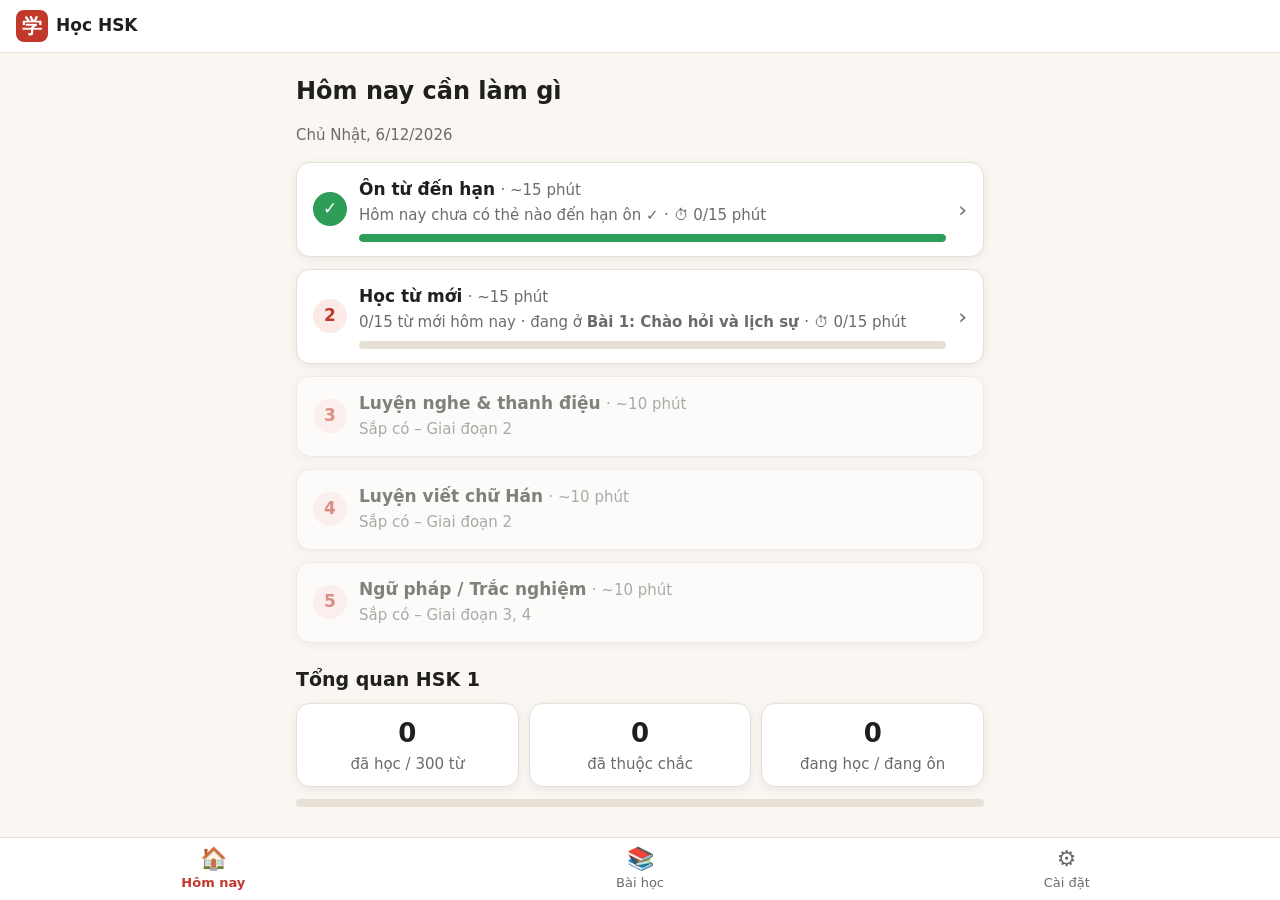
==== app/index.html @ 161c8b10 "Sao lưu trạng thái trước khi ghép giao diện và đổi tên Mayi Chinese Co-Authored-By: Claude Opus 5.5 " ====
<!doctype html>
<html lang="vi">
<head>
  <meta charset="utf-8">
  <meta name="viewport" content="width=device-width, initial-scale=1, viewport-fit=cover">
  <title>Học tiếng Trung HSK</title>
  <meta name="description" content="Tự học tiếng Trung theo HSK 3.0 – flashcard, ôn tập ngắt quãng">
  <meta name="theme-color" content="#c0392b">
  <!-- Cho phép "Thêm vào màn hình chính" trên điện thoại -->
  <link rel="manifest" href="manifest.webmanifest">
  <link rel="icon" href="icons/icon.svg" type="image/svg+xml">
  <link rel="apple-touch-icon" href="icons/icon-180.png">
  <meta name="apple-mobile-web-app-capable" content="yes">
  <meta name="apple-mobile-web-app-title" content="Học HSK">
  <link rel="stylesheet" href="css/style.css">
</head>
<body>
  <!-- Thanh trên cùng -->
  <header class="thanh-tren">
    <a href="#/" class="logo"><span class="logo-chu">学</span> Học HSK</a>
    <span id="dong-ho" class="dong-ho" hidden></span>
  </header>

  <!-- Nội dung từng màn hình được vẽ vào đây (xem js/giao-dien.js) -->
  <main id="noi-dung" class="noi-dung">
    <p class="dang-tai">Đang tải dữ liệu…</p>
  </main>

  <!-- Thanh điều hướng dưới cùng (dễ bấm trên điện thoại) -->
  <nav class="thanh-duoi">
    <a href="#/" data-muc="trang-chu"><span class="bieu-tuong">🏠</span>Hôm nay</a>
    <a href="#/bai" data-muc="bai"><span class="bieu-tuong">📚</span>Bài học</a>
    <a href="#/cai-dat" data-muc="cai-dat"><span class="bieu-tuong">⚙️</span>Cài đặt</a>
  </nav>

  <!-- Thông báo nhỏ hiện lên rồi tự ẩn -->
  <div id="thong-bao" class="thong-bao" role="status" aria-live="polite"></div>

  <!-- Nếu trình duyệt quá cũ, không chạy được module -->
  <script nomodule>
    document.getElementById('noi-dung').innerHTML =
      '<p class="loi">Trình duyệt này quá cũ. Hãy dùng Chrome, Edge hoặc Safari bản mới.</p>';
  </script>
  <script type="module" src="js/app.js"></script>
</body>
</html>
---- app/css/style.css ----
/* =========================================================
   GIAO DIỆN – Học tiếng Trung HSK
   Màu sắc khai báo một chỗ (biến CSS) để dễ đổi.
   Tự chuyển sang nền tối nếu điện thoại/máy tính đang dùng chế độ tối.
   ========================================================= */
:root {
  --nen: #faf7f2;
  --the: #ffffff;
  --chu: #1f1f1f;
  --chu-phu: #6b6b6b;
  --vien: #e6e0d6;
  --chinh: #c0392b;        /* đỏ – màu chủ đạo */
  --chinh-nhat: #fbeae8;
  --quen: #d64545;
  --kho: #e08a1e;
  --nho: #2e9d57;
  --de: #2f7fd1;
  --canh-bao: #fff4d6;
  --canh-bao-vien: #e6b800;
  --bong: 0 2px 10px rgba(0, 0, 0, .07);
  --bo-goc: 14px;
  /* Phông chữ Hán: dùng phông có sẵn trong máy, không cần tải về */
  --phong-han: "Noto Sans SC", "PingFang SC", "Microsoft YaHei", "Hiragino Sans GB", "Source Han Sans SC", sans-serif;
  --phong-khai: "KaiTi", "STKaiti", "Kaiti SC", "AR PL UKai CN", var(--phong-han);
}
@media (prefers-color-scheme: dark) {
  :root {
    --nen: #17181a;
    --the: #222428;
    --chu: #ececec;
    --chu-phu: #a3a3a3;
    --vien: #34373c;
    --chinh: #ef6b5b;
    --chinh-nhat: #3a2422;
    --canh-bao: #3a3220;
    --canh-bao-vien: #b38f00;
    --bong: 0 2px 10px rgba(0, 0, 0, .4);
  }
}

* { box-sizing: border-box; }
html { -webkit-text-size-adjust: 100%; }
body {
  margin: 0;
  background: var(--nen);
  color: var(--chu);
  font-family: system-ui, -apple-system, "Segoe UI", Roboto, Arial, sans-serif;
  font-size: 17px;
  line-height: 1.5;
  padding-bottom: calc(70px + env(safe-area-inset-bottom));
}
a { color: var(--chinh); }
button { font: inherit; }

/* Chữ Hán */
.han { font-family: var(--phong-han); }
body.kieu-khai .han { font-family: var(--phong-khai); }

/* ---------- Thanh trên ---------- */
.thanh-tren {
  position: sticky; top: 0; z-index: 10;
  display: flex; align-items: center; justify-content: space-between;
  padding: 10px 16px;
  background: var(--the);
  border-bottom: 1px solid var(--vien);
}
.logo { font-weight: 700; text-decoration: none; color: var(--chu); display: flex; align-items: center; gap: 8px; }
.logo-chu {
  display: inline-grid; place-items: center; width: 32px; height: 32px; border-radius: 8px;
  background: var(--chinh); color: #fff; font-family: var(--phong-han); font-size: 20px;
}
.dong-ho { font-size: 15px; color: var(--chu-phu); font-variant-numeric: tabular-nums; }

/* ---------- Thanh dưới ---------- */
.thanh-duoi {
  position: fixed; bottom: 0; left: 0; right: 0; z-index: 10;
  display: flex; justify-content: space-around;
  background: var(--the); border-top: 1px solid var(--vien);
  padding: 6px 0 calc(6px + env(safe-area-inset-bottom));
}
.thanh-duoi a {
  flex: 1; text-align: center; text-decoration: none; color: var(--chu-phu);
  font-size: 13px; display: flex; flex-direction: column; align-items: center; padding: 2px 0;
}
.thanh-duoi a.dang-chon { color: var(--chinh); font-weight: 600; }
.bieu-tuong { font-size: 22px; line-height: 1.2; }

/* ---------- Khung nội dung ---------- */
.noi-dung { max-width: 720px; margin: 0 auto; padding: 16px; }
h1 { font-size: 24px; margin: 4px 0 12px; }
h2 { font-size: 19px; margin: 22px 0 10px; }
.phu { color: var(--chu-phu); font-size: 15px; }
.dang-tai { text-align: center; color: var(--chu-phu); margin-top: 40px; }
.loi {
  background: var(--chinh-nhat); border: 1px solid var(--chinh); border-radius: var(--bo-goc);
  padding: 14px; white-space: pre-wrap;
}

/* ---------- Ô (card) chung ---------- */
.o {
  background: var(--the); border: 1px solid var(--vien); border-radius: var(--bo-goc);
  box-shadow: var(--bong); padding: 14px 16px; margin-bottom: 12px;
}
.o-viec { display: flex; gap: 12px; align-items: center; text-decoration: none; color: inherit; }
.o-viec .so-thu-tu {
  flex: none; width: 34px; height: 34px; border-radius: 50%; display: grid; place-items: center;
  background: var(--chinh-nhat); color: var(--chinh); font-weight: 700;
}
.o-viec.xong .so-thu-tu { background: var(--nho); color: #fff; }
.o-viec.sap-co { opacity: .55; }
.o-viec .than { flex: 1; min-width: 0; }
.o-viec .tieu-de { font-weight: 600; }
.o-viec .mui-ten { color: var(--chu-phu); font-size: 22px; }

/* Thanh tiến độ */
.tien-do { height: 8px; background: var(--vien); border-radius: 99px; overflow: hidden; margin-top: 6px; }
.tien-do > span { display: block; height: 100%; background: var(--nho); border-radius: 99px; transition: width .3s; }

.hang-so { display: flex; gap: 10px; flex-wrap: wrap; margin-bottom: 12px; }
.hang-so .o { flex: 1 1 140px; margin: 0; text-align: center; padding: 10px; }
.hang-so .so { font-size: 26px; font-weight: 700; }

/* ---------- Nút ---------- */
.nut {
  display: inline-flex; align-items: center; justify-content: center; gap: 6px;
  min-height: 48px; padding: 10px 18px; border-radius: 12px; border: 1px solid var(--vien);
  background: var(--the); color: var(--chu); cursor: pointer; text-decoration: none; font-weight: 600;
}
.nut:active { transform: scale(.98); }
.nut-chinh { background: var(--chinh); border-color: var(--chinh); color: #fff; }
.nut-rong { width: 100%; }
.nut-nho { min-height: 36px; padding: 6px 12px; font-size: 15px; }
.nut:disabled { opacity: .5; cursor: default; }
.hang-nut { display: flex; gap: 10px; flex-wrap: wrap; }
.nut-loa {
  border: none; background: var(--chinh-nhat); color: var(--chinh); border-radius: 50%;
  width: 44px; height: 44px; font-size: 20px; cursor: pointer; flex: none;
}
.nut-loa.nho { width: 34px; height: 34px; font-size: 16px; }

/* ---------- FLASHCARD ---------- */
.khung-the { display: flex; flex-direction: column; gap: 12px; }
.dau-phien { display: flex; justify-content: space-between; align-items: center; font-size: 14px; color: var(--chu-phu); }
.the-hoc {
  background: var(--the); border: 1px solid var(--vien); border-radius: 20px; box-shadow: var(--bong);
  padding: 18px; min-height: 300px; display: flex; flex-direction: column;
}
.the-hoc .mat-truoc {
  flex: 1; display: flex; flex-direction: column; align-items: center; justify-content: center; gap: 12px;
  cursor: pointer; user-select: none; min-height: 260px;
}
.chu-to { font-size: clamp(64px, 22vw, 128px); line-height: 1.1; text-align: center; word-break: keep-all; }
.chu-vua { font-size: clamp(44px, 14vw, 72px); line-height: 1.1; }
.goi-y { color: var(--chu-phu); font-size: 15px; }
.nhan { display: inline-block; font-size: 12px; padding: 2px 8px; border-radius: 99px; background: var(--chinh-nhat); color: var(--chinh); font-weight: 600; }
.nhan.xanh { background: #e3f4e9; color: var(--nho); }
@media (prefers-color-scheme: dark) { .nhan.xanh { background: #1f3527; } }

.mat-sau .dau { display: flex; gap: 14px; align-items: center; }
.mat-sau .pinyin { font-size: 26px; font-weight: 600; color: var(--chinh); }
.mat-sau .han-viet { font-size: 15px; letter-spacing: .06em; text-transform: uppercase; color: var(--chu-phu); }
.nghia { margin-top: 14px; padding-top: 12px; border-top: 1px dashed var(--vien); }
.nghia:first-of-type { border-top: none; padding-top: 4px; }
.tu-loai { font-size: 13px; font-weight: 700; color: var(--de); margin-right: 6px; }
.nghia-chu { font-size: 18px; font-weight: 600; }
.vi-du { display: flex; gap: 10px; align-items: flex-start; margin: 10px 0 0 4px; }
.vi-du .han { font-size: 21px; line-height: 1.4; }
.vi-du mark { background: none; color: var(--chinh); font-weight: 700; }
.vi-du .py { color: var(--chu-phu); font-size: 15px; }
.vi-du .dich { font-size: 15px; }
.ghi-chu { margin-top: 14px; background: var(--nen); border-radius: 10px; padding: 10px 12px; font-size: 15px; }
.ghi-chu p { margin: 4px 0; }
.ghi-chu .han, .ghi-chu { font-family: inherit; }
.can-kiem-tra {
  margin-top: 12px; background: var(--canh-bao); border: 1px solid var(--canh-bao-vien);
  border-radius: 10px; padding: 8px 12px; font-size: 14px;
}
.lien-ket-ngoai { display: inline-block; margin-top: 12px; font-size: 14px; }

/* 4 nút tự đánh giá */
.nut-danh-gia { display: grid; grid-template-columns: repeat(4, 1fr); gap: 8px; }
.nut-danh-gia button {
  border: none; border-radius: 12px; color: #fff; min-height: 60px; cursor: pointer;
  display: flex; flex-direction: column; align-items: center; justify-content: center; font-weight: 700;
}
.nut-danh-gia small { font-weight: 400; font-size: 12px; opacity: .9; }
.nut-danh-gia .quen { background: var(--quen); }
.nut-danh-gia .kho { background: var(--kho); }
.nut-danh-gia .nho { background: var(--nho); }
.nut-danh-gia .de { background: var(--de); }
.phim-tat { text-align: center; font-size: 12px; color: var(--chu-phu); }
@media (hover: none) { .phim-tat { display: none; } }

/* ---------- Danh sách bài & từ ---------- */
.dong-tu {
  display: flex; align-items: center; gap: 12px; padding: 10px 4px; border-bottom: 1px solid var(--vien);
  text-decoration: none; color: inherit;
}
.dong-tu .han { font-size: 26px; min-width: 64px; }
.dong-tu .giua { flex: 1; min-width: 0; }
.dong-tu .py { color: var(--chinh); font-size: 15px; }
.dong-tu .ng { font-size: 15px; color: var(--chu-phu); white-space: nowrap; overflow: hidden; text-overflow: ellipsis; }
.cham { width: 10px; height: 10px; border-radius: 50%; background: var(--vien); flex: none; }
.cham.dang-hoc { background: var(--kho); }
.cham.da-thuoc { background: var(--nho); }
.cham.dang-on { background: var(--de); }
.chu-thich-cham { display: flex; gap: 14px; flex-wrap: wrap; font-size: 13px; color: var(--chu-phu); margin: 8px 0; }
.chu-thich-cham span { display: inline-flex; align-items: center; gap: 5px; }

.o-tim { width: 100%; padding: 12px 14px; border-radius: 12px; border: 1px solid var(--vien); background: var(--the); color: var(--chu); font-size: 16px; }

/* ---------- Cài đặt ---------- */
.dong-cai-dat { display: flex; align-items: center; justify-content: space-between; gap: 12px; padding: 10px 0; border-bottom: 1px solid var(--vien); }
.dong-cai-dat:last-child { border-bottom: none; }
.dong-cai-dat label { flex: 1; }
.dong-cai-dat input[type=number] { width: 80px; padding: 8px; font-size: 16px; border-radius: 8px; border: 1px solid var(--vien); background: var(--the); color: var(--chu); }
.dong-cai-dat select { max-width: 55%; padding: 8px; font-size: 15px; border-radius: 8px; border: 1px solid var(--vien); background: var(--the); color: var(--chu); }
input[type=checkbox] { width: 22px; height: 22px; accent-color: var(--chinh); }
input[type=range] { accent-color: var(--chinh); }

/* ---------- Thông báo ---------- */
.thong-bao {
  position: fixed; left: 50%; bottom: calc(84px + env(safe-area-inset-bottom)); transform: translateX(-50%) translateY(20px);
  background: #333; color: #fff; padding: 10px 16px; border-radius: 10px; font-size: 15px;
  opacity: 0; pointer-events: none; transition: .25s; max-width: 90vw; z-index: 20;
}
.thong-bao.hien { opacity: 1; transform: translateX(-50%) translateY(0); }

.chuc-mung { text-align: center; padding: 30px 10px; }
.chuc-mung .lon { font-size: 54px; }
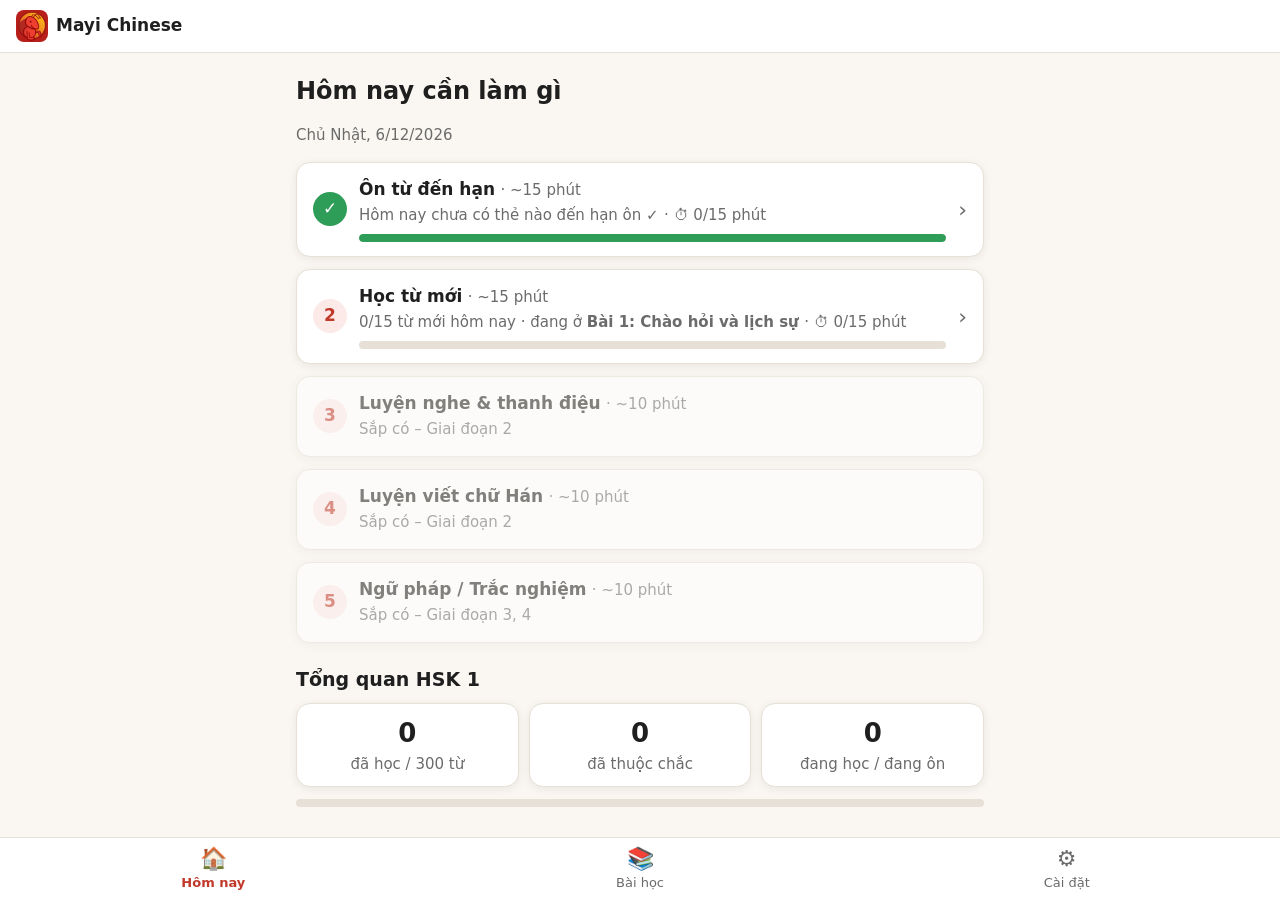
==== commit b2421ae4: "Mốc 1: đổi tên thành Mayi Chinese, icon mới từ logo chú kiến - Icon favicon/180/192/512/maskable cắt" ====
--- a/app/index.html
+++ b/app/index.html
@@ -3,21 +3,23 @@
 <head>
   <meta charset="utf-8">
   <meta name="viewport" content="width=device-width, initial-scale=1, viewport-fit=cover">
-  <title>Học tiếng Trung HSK</title>
-  <meta name="description" content="Tự học tiếng Trung theo HSK 3.0 – flashcard, ôn tập ngắt quãng">
-  <meta name="theme-color" content="#c0392b">
+  <title>Mayi Chinese</title>
+  <meta name="description" content="Mayi Chinese – tự học tiếng Trung theo HSK 3.0: flashcard, ôn tập ngắt quãng">
+  <meta name="theme-color" content="#b81f1a">
   <!-- Cho phép "Thêm vào màn hình chính" trên điện thoại -->
   <link rel="manifest" href="manifest.webmanifest">
-  <link rel="icon" href="icons/icon.svg" type="image/svg+xml">
+  <link rel="icon" href="icons/favicon.ico" sizes="16x16 32x32 48x48">
+  <link rel="icon" href="icons/favicon-32.png" type="image/png" sizes="32x32">
   <link rel="apple-touch-icon" href="icons/icon-180.png">
   <meta name="apple-mobile-web-app-capable" content="yes">
-  <meta name="apple-mobile-web-app-title" content="Học HSK">
+  <meta name="mobile-web-app-capable" content="yes">
+  <meta name="apple-mobile-web-app-title" content="Mayi">
   <link rel="stylesheet" href="css/style.css">
 </head>
 <body>
   <!-- Thanh trên cùng -->
   <header class="thanh-tren">
-    <a href="#/" class="logo"><span class="logo-chu">学</span> Học HSK</a>
+    <a href="#/" class="logo"><img class="logo-anh" src="icons/icon-192.png" alt="" width="32" height="32"> Mayi Chinese</a>
     <span id="dong-ho" class="dong-ho" hidden></span>
   </header>
 
--- a/app/css/style.css
+++ b/app/css/style.css
@@ -65,10 +65,7 @@
   border-bottom: 1px solid var(--vien);
 }
 .logo { font-weight: 700; text-decoration: none; color: var(--chu); display: flex; align-items: center; gap: 8px; }
-.logo-chu {
-  display: inline-grid; place-items: center; width: 32px; height: 32px; border-radius: 8px;
-  background: var(--chinh); color: #fff; font-family: var(--phong-han); font-size: 20px;
-}
+.logo-anh { width: 32px; height: 32px; border-radius: 8px; }
 .dong-ho { font-size: 15px; color: var(--chu-phu); font-variant-numeric: tabular-nums; }
 
 /* ---------- Thanh dưới ---------- */
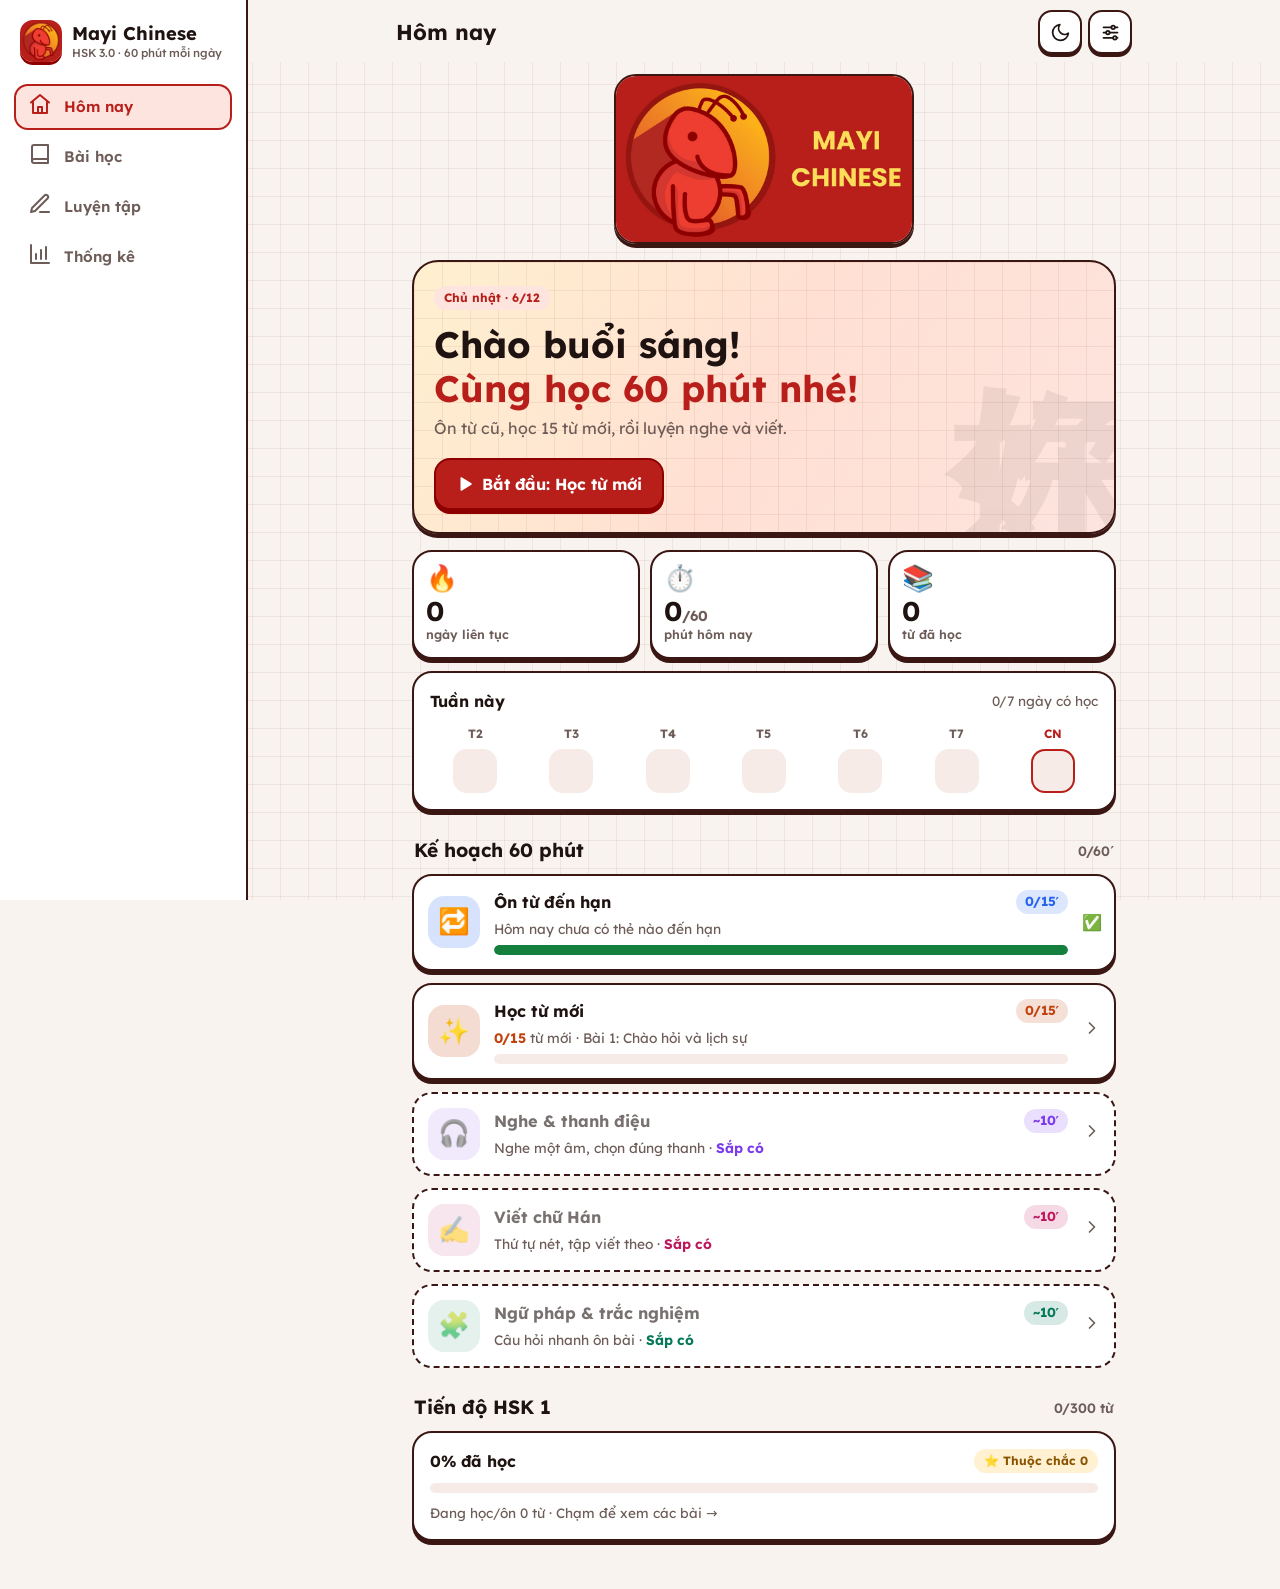
==== commit c427269c: "Mốc 2: ghép giao diện demo vào app chính - Giao diện mới: nền ô ly, thẻ nổi khối, màu theo logo, sán" ====
--- a/app/index.html
+++ b/app/index.html
@@ -1,5 +1,5 @@
 <!doctype html>
-<html lang="vi">
+<html lang="vi" data-giao-dien="sang">
 <head>
   <meta charset="utf-8">
   <meta name="viewport" content="width=device-width, initial-scale=1, viewport-fit=cover">
@@ -14,29 +14,68 @@
   <meta name="apple-mobile-web-app-capable" content="yes">
   <meta name="mobile-web-app-capable" content="yes">
   <meta name="apple-mobile-web-app-title" content="Mayi">
+
+  <!-- Phông chữ (cần mạng lần đầu; sau đó app tự lưu lại để dùng offline).
+       Lexend: chữ giao diện · Noto Sans: pinyin (dấu thanh rõ).
+       Chữ Hán dùng phông có sẵn trong máy. -->
+  <link rel="preconnect" href="https://fonts.googleapis.com">
+  <link rel="preconnect" href="https://fonts.gstatic.com" crossorigin>
+  <link rel="stylesheet" crossorigin="anonymous"
+        href="https://fonts.googleapis.com/css2?family=Lexend:wght@400;500;600;700&family=Noto+Sans:wght@500;600;700&display=swap">
+
   <link rel="stylesheet" href="css/style.css">
+  <link rel="stylesheet" href="css/man-hinh.css">
+
+  <!-- Đặt sáng/tối ngay từ đầu để trang không bị "nháy" màu khi mở.
+       Chỉ ĐỌC cài đặt trong tiến độ đã lưu, không ghi gì. -->
+  <script>
+    (function () {
+      var cheDo = 'tu-dong';
+      try {
+        var tienDo = JSON.parse(localStorage.getItem('hoc-hsk-tien-do') || '{}');
+        if (tienDo.caiDat && tienDo.caiDat.cheDo) cheDo = tienDo.caiDat.cheDo;
+      } catch (e) { /* không đọc được thì dùng mặc định */ }
+      var toi = cheDo === 'toi' ||
+        (cheDo !== 'sang' && window.matchMedia && window.matchMedia('(prefers-color-scheme: dark)').matches);
+      document.documentElement.dataset.giaoDien = toi ? 'toi' : 'sang';
+    })();
+  </script>
 </head>
 <body>
-  <!-- Thanh trên cùng -->
-  <header class="thanh-tren">
-    <a href="#/" class="logo"><img class="logo-anh" src="icons/icon-192.png" alt="" width="32" height="32"> Mayi Chinese</a>
-    <span id="dong-ho" class="dong-ho" hidden></span>
-  </header>
 
-  <!-- Nội dung từng màn hình được vẽ vào đây (xem js/giao-dien.js) -->
-  <main id="noi-dung" class="noi-dung">
-    <p class="dang-tai">Đang tải dữ liệu…</p>
-  </main>
-
-  <!-- Thanh điều hướng dưới cùng (dễ bấm trên điện thoại) -->
-  <nav class="thanh-duoi">
-    <a href="#/" data-muc="trang-chu"><span class="bieu-tuong">🏠</span>Hôm nay</a>
-    <a href="#/bai" data-muc="bai"><span class="bieu-tuong">📚</span>Bài học</a>
-    <a href="#/cai-dat" data-muc="cai-dat"><span class="bieu-tuong">⚙️</span>Cài đặt</a>
+  <!-- Thanh điều hướng: dưới đáy trên điện thoại, cột bên trái trên máy tính -->
+  <nav class="dieu-huong" aria-label="Điều hướng chính">
+    <a class="thuong-hieu" href="#/" aria-label="Trang chủ Mayi Chinese">
+      <img class="logo-anh" src="icons/icon-192.png" alt="" width="42" height="42">
+      <span class="ten-app">Mayi Chinese<small>HSK 3.0 · 60 phút mỗi ngày</small></span>
+    </a>
+    <a href="#/" data-muc="trang-chu"><span data-bt="nha"></span><span>Hôm nay</span></a>
+    <a href="#/bai" data-muc="bai"><span data-bt="sach"></span><span>Bài học</span></a>
+    <a href="#/luyen-tap" data-muc="luyen-tap"><span data-bt="but"></span><span>Luyện tập</span></a>
+    <a href="#/thong-ke" data-muc="thong-ke"><span data-bt="bieu-do"></span><span>Thống kê</span></a>
   </nav>
 
+  <div class="vung-chinh">
+    <!-- Thanh trên cùng: logo + tên màn hình + đồng hồ + nút sáng/tối, cài đặt -->
+    <header class="thanh-tren">
+      <button id="nut-quay-lai" class="nut-bieu-tuong an" aria-label="Quay lại"></button>
+      <a class="logo-nho" href="#/" aria-label="Trang chủ"><img src="icons/icon-192.png" alt="" width="36" height="36"></a>
+      <h1 id="tieu-de-man-hinh">Mayi Chinese</h1>
+      <span id="dong-ho" class="dong-ho" hidden></span>
+      <div class="nhom-nut-tren">
+        <button id="nut-sang-toi" class="nut-bieu-tuong" aria-label="Đổi sáng/tối" title="Đổi sáng/tối"></button>
+        <a id="nut-cai-dat" class="nut-bieu-tuong" href="#/cai-dat" aria-label="Cài đặt" title="Cài đặt"></a>
+      </div>
+    </header>
+
+    <!-- Nội dung từng màn hình được vẽ vào đây (xem js/app.js) -->
+    <main id="noi-dung" tabindex="-1">
+      <div class="dang-tai">Đang tải dữ liệu…</div>
+    </main>
+  </div>
+
   <!-- Thông báo nhỏ hiện lên rồi tự ẩn -->
-  <div id="thong-bao" class="thong-bao" role="status" aria-live="polite"></div>
+  <div id="thong-bao" role="status" aria-live="polite"></div>
 
   <!-- Nếu trình duyệt quá cũ, không chạy được module -->
   <script nomodule>
--- a/app/css/style.css
+++ b/app/css/style.css
@@ -1,227 +1,357 @@
 /* =========================================================
-   GIAO DIỆN – Học tiếng Trung HSK
-   Màu sắc khai báo một chỗ (biến CSS) để dễ đổi.
-   Tự chuyển sang nền tối nếu điện thoại/máy tính đang dùng chế độ tối.
+   GIAO DIỆN CHUNG – Mayi Chinese
+   - Màu lấy theo logo: đỏ nền #b81f1a, đỏ sẫm viền #8e0000,
+     cam vòng tròn #f8a41d, vàng chữ #ffdd58.
+   - Phong cách: nền giấy ô ly, thẻ viền đậm "nổi khối", nút bấm lún xuống.
+   - Có giao diện SÁNG và TỐI (chọn trong Cài đặt: Theo máy / Sáng / Tối).
+     Thẻ <html> mang thuộc tính data-giao-dien="sang" hoặc "toi".
+   Kiểu riêng của từng màn hình nằm ở man-hinh.css.
    ========================================================= */
+
+/* ---------- 1. Màu – giao diện SÁNG ---------- */
+:root,
+:root[data-giao-dien="sang"] {
+  color-scheme: light;
+  --nen: #f8f3ef;
+  --hoa-van: linear-gradient(rgba(120, 30, 20, .07) 1px, transparent 1px) 0 0 / 28px 28px,
+             linear-gradient(90deg, rgba(120, 30, 20, .07) 1px, transparent 1px) 0 0 / 28px 28px;
+  --be-mat: #ffffff;          /* nền thẻ */
+  --be-mat-2: #f6ebe6;        /* nền phụ, thanh tiến độ trống */
+  --vien-the: #3b1714;        /* viền thẻ đậm (nâu đỏ sẫm) */
+  --vien-nhat: #eadcd6;       /* viền mảnh */
+  --khoi: #3b1714;            /* "cạnh nổi khối" dưới thẻ/nút */
+  --chu: #1f1311;
+  --chu-phu: #6d5c57;
+  --chinh: #b81f1a;           /* NỀN nút chính: đỏ logo (chữ trắng trên nền này dễ đọc) */
+  --canh-chinh: #8e0000;      /* cạnh dưới nút chính: đỏ sẫm viền logo */
+  --tren-chinh: #ffffff;      /* chữ trên nút chính */
+  --chinh-chu: #b81f1a;       /* CHỮ/đường dẫn màu chủ đạo */
+  --chinh-nhat: #fde4df;      /* nền nhạt màu chủ đạo */
+  --vang: #f8a41d;            /* cam/vàng logo – điểm nhấn */
+  --vang-nhat: #fff1d1;
+  --vang-chu: #8a5300;        /* chữ trên nền vàng nhạt */
+  --hero: var(--hoa-van), linear-gradient(120deg, #fff0cf 0%, #ffe0d3 50%, #fde4df 100%);
+  --lop-phu: rgba(40, 10, 8, .5);
+  --canh-bao: #fff4d6;
+  --canh-bao-vien: #d9a400;
+  --xong: #15803d;
+}
+
+/* ---------- 2. Màu – giao diện TỐI ---------- */
+:root[data-giao-dien="toi"] {
+  color-scheme: dark;
+  --nen: #141010;
+  --hoa-van: linear-gradient(rgba(255, 255, 255, .045) 1px, transparent 1px) 0 0 / 28px 28px,
+             linear-gradient(90deg, rgba(255, 255, 255, .045) 1px, transparent 1px) 0 0 / 28px 28px;
+  --be-mat: #1e1918;
+  --be-mat-2: #2c2422;
+  --vien-the: #4a3633;
+  --vien-nhat: #2f2725;
+  --khoi: #4a3633;
+  --chu: #f6f0ee;
+  --chu-phu: #b5a8a4;
+  --chinh: #c8291f;           /* đỏ logo sáng hơn một chút để nổi trên nền tối */
+  --canh-chinh: #7a0a05;
+  --tren-chinh: #ffffff;
+  --chinh-chu: #ff7b68;       /* đỏ san hô sáng – chữ đỏ đậm khó đọc trên nền tối */
+  --chinh-nhat: rgba(232, 62, 51, .16);
+  --vang: #f8a41d;
+  --vang-nhat: rgba(248, 164, 29, .16);
+  --vang-chu: #ffd36b;
+  --hero: radial-gradient(520px 260px at 90% 0%, rgba(248, 164, 29, .22), transparent 70%), var(--hoa-van),
+          linear-gradient(120deg, #4a1512 0%, #351210 50%, #221a19 100%);
+  --lop-phu: rgba(0, 0, 0, .6);
+  --canh-bao: #3a3020;
+  --canh-bao-vien: #a07c00;
+  --xong: #4ade80;
+}
+
+/* ---------- 3. Màu DẤU THANH ----------
+   Thanh 1 đỏ · Thanh 2 cam · Thanh 3 xanh lá · Thanh 4 xanh dương · Thanh nhẹ xám */
 :root {
-  --nen: #faf7f2;
-  --the: #ffffff;
-  --chu: #1f1f1f;
-  --chu-phu: #6b6b6b;
-  --vien: #e6e0d6;
-  --chinh: #c0392b;        /* đỏ – màu chủ đạo */
-  --chinh-nhat: #fbeae8;
-  --quen: #d64545;
-  --kho: #e08a1e;
-  --nho: #2e9d57;
-  --de: #2f7fd1;
-  --canh-bao: #fff4d6;
-  --canh-bao-vien: #e6b800;
-  --bong: 0 2px 10px rgba(0, 0, 0, .07);
-  --bo-goc: 14px;
-  /* Phông chữ Hán: dùng phông có sẵn trong máy, không cần tải về */
-  --phong-han: "Noto Sans SC", "PingFang SC", "Microsoft YaHei", "Hiragino Sans GB", "Source Han Sans SC", sans-serif;
-  --phong-khai: "KaiTi", "STKaiti", "Kaiti SC", "AR PL UKai CN", var(--phong-han);
-}
-@media (prefers-color-scheme: dark) {
-  :root {
-    --nen: #17181a;
-    --the: #222428;
-    --chu: #ececec;
-    --chu-phu: #a3a3a3;
-    --vien: #34373c;
-    --chinh: #ef6b5b;
-    --chinh-nhat: #3a2422;
-    --canh-bao: #3a3220;
-    --canh-bao-vien: #b38f00;
-    --bong: 0 2px 10px rgba(0, 0, 0, .4);
-  }
-}
-
-* { box-sizing: border-box; }
+  --thanh-1: #d42020;
+  --thanh-2: #d4560b;
+  --thanh-3: #22863f;
+  --thanh-4: #1a6fc2;
+  --thanh-0: #7a828a;
+}
+:root[data-giao-dien="toi"] {
+  --thanh-1: #ff6b6b;
+  --thanh-2: #ffa94d;
+  --thanh-3: #51cf66;
+  --thanh-4: #4dabf7;
+  --thanh-0: #adb5bd;
+}
+.t1 { color: var(--thanh-1); }
+.t2 { color: var(--thanh-2); }
+.t3 { color: var(--thanh-3); }
+.t4 { color: var(--thanh-4); }
+.t0 { color: var(--thanh-0); }
+
+/* ---------- 4. Màu riêng 5 phần học (trang chủ, luyện tập) ---------- */
+.phan-on      { --mau: #2563eb; }
+.phan-moi     { --mau: #c2410c; }
+.phan-nghe    { --mau: #7c3aed; }
+.phan-viet    { --mau: #be185d; }
+.phan-nguPhap { --mau: #047857; }
+:root[data-giao-dien="toi"] .phan-on      { --mau: #60a5fa; }
+:root[data-giao-dien="toi"] .phan-moi     { --mau: #fbbf24; }
+:root[data-giao-dien="toi"] .phan-nghe    { --mau: #a78bfa; }
+:root[data-giao-dien="toi"] .phan-viet    { --mau: #f472b6; }
+:root[data-giao-dien="toi"] .phan-nguPhap { --mau: #34d399; }
+
+/* ---------- 5. Phông chữ & nền tảng ---------- */
+:root {
+  --font-tieu-de: "Lexend", system-ui, "Segoe UI", sans-serif;
+  --font-than: "Lexend", system-ui, "Segoe UI", Roboto, sans-serif;
+  --font-pinyin: "Noto Sans", "Segoe UI", Roboto, sans-serif;
+  /* Chữ Hán: dùng phông có sẵn trong máy (không cần mạng) */
+  --font-han: "Noto Sans SC", "PingFang SC", "Microsoft YaHei", "Hiragino Sans GB", "Source Han Sans SC", sans-serif;
+  --font-khai: "KaiTi", "STKaiti", "Kaiti SC", "AR PL UKai CN", var(--font-han);
+  --vien-rong: 2px;
+  --bong-the: 0 4px 0 var(--khoi);
+  --bo-goc: 20px;
+  --cao-dieu-huong: 68px;
+  --rong-toi-da: 760px;
+  --rong-thanh-ben: 248px;
+}
+.han    { font-family: var(--font-han); }
+body.kieu-khai .han { font-family: var(--font-khai); }
+.pinyin { font-family: var(--font-pinyin); font-weight: 600; }
+
+*, *::before, *::after { box-sizing: border-box; }
 html { -webkit-text-size-adjust: 100%; }
 body {
-  margin: 0;
-  background: var(--nen);
+  margin: 0; min-height: 100vh;
+  background: var(--hoa-van), var(--nen);
+  background-attachment: fixed;
   color: var(--chu);
-  font-family: system-ui, -apple-system, "Segoe UI", Roboto, Arial, sans-serif;
-  font-size: 17px;
-  line-height: 1.5;
-  padding-bottom: calc(70px + env(safe-area-inset-bottom));
-}
-a { color: var(--chinh); }
-button { font: inherit; }
-
-/* Chữ Hán */
-.han { font-family: var(--phong-han); }
-body.kieu-khai .han { font-family: var(--phong-khai); }
-
-/* ---------- Thanh trên ---------- */
+  font-family: var(--font-than);
+  font-size: 16px; line-height: 1.5; font-weight: 400;
+  -webkit-tap-highlight-color: transparent;
+}
+h1, h2, h3 { font-family: var(--font-tieu-de); font-weight: 700; line-height: 1.2; }
+button, input, select { font: inherit; color: inherit; }
+a { color: var(--chinh-chu); }
+b, strong { font-weight: 700; }
+[hidden], .an { display: none !important; }
+:focus-visible { outline: 3px solid var(--chinh-chu); outline-offset: 2px; }
+.bt { width: 24px; height: 24px; flex: none; }
+.chu-phu { color: var(--chu-phu); }
+.nho { font-size: .85rem; }
+.emoji { font-family: "Segoe UI Emoji", "Apple Color Emoji", "Noto Color Emoji", sans-serif; line-height: 1; }
+.loi {
+  background: var(--chinh-nhat); border: var(--vien-rong) solid var(--chinh-chu); border-radius: 16px;
+  padding: 14px; white-space: pre-wrap;
+}
+
+/* ---------- 6. Thanh điều hướng ----------
+   Điện thoại: thanh dưới đáy. Máy tính (rộng ≥ 960px): cột bên trái. */
+.dieu-huong {
+  position: fixed; left: 0; right: 0; bottom: 0; z-index: 30;
+  display: flex; justify-content: center;
+  padding: 6px 6px calc(6px + env(safe-area-inset-bottom));
+  background: var(--be-mat);
+  border-top: var(--vien-rong) solid var(--vien-the);
+}
+.dieu-huong a {
+  flex: 1; max-width: 120px; min-height: 56px;
+  display: flex; flex-direction: column; align-items: center; justify-content: center; gap: 3px;
+  border-radius: 14px;
+  color: var(--chu-phu); text-decoration: none;
+  font-size: .72rem; font-weight: 600;
+}
+.dieu-huong a.dang-chon { color: var(--chinh-chu); background: var(--chinh-nhat); }
+.dieu-huong .thuong-hieu { display: none; }
+body.dang-hoc .dieu-huong { display: none; }
+
+.logo-anh { width: 42px; height: 42px; flex: none; border-radius: 13px; box-shadow: 0 3px 0 var(--canh-chinh); }
+.ten-app { display: flex; flex-direction: column; line-height: 1.15; font: 700 1.15rem var(--font-tieu-de); color: var(--chu); }
+.ten-app small { font: 500 .72rem var(--font-than); color: var(--chu-phu); }
+
+@media (min-width: 960px) {
+  .dieu-huong {
+    top: 0; right: auto; width: var(--rong-thanh-ben);
+    flex-direction: column; justify-content: flex-start; gap: 4px;
+    padding: 20px 14px;
+    border-top: 0; border-right: var(--vien-rong) solid var(--vien-the);
+  }
+  .dieu-huong .thuong-hieu {
+    display: flex; flex: none; flex-direction: row; justify-content: flex-start; gap: 10px;
+    max-width: none; min-height: auto; margin-bottom: 18px; padding: 0 6px;
+  }
+  .dieu-huong a:not(.thuong-hieu) {
+    flex: none; max-width: none; min-height: 46px;
+    flex-direction: row; justify-content: flex-start; gap: 12px;
+    padding: 0 14px; font-size: .95rem;
+  }
+  .dieu-huong a.dang-chon { box-shadow: inset 0 0 0 var(--vien-rong) var(--chinh-chu); }
+  body.dang-hoc .dieu-huong { display: flex; }
+  .vung-chinh { margin-left: var(--rong-thanh-ben); }
+}
+
+/* ---------- 7. Thanh trên cùng ---------- */
 .thanh-tren {
-  position: sticky; top: 0; z-index: 10;
-  display: flex; align-items: center; justify-content: space-between;
-  padding: 10px 16px;
-  background: var(--the);
-  border-bottom: 1px solid var(--vien);
-}
-.logo { font-weight: 700; text-decoration: none; color: var(--chu); display: flex; align-items: center; gap: 8px; }
-.logo-anh { width: 32px; height: 32px; border-radius: 8px; }
-.dong-ho { font-size: 15px; color: var(--chu-phu); font-variant-numeric: tabular-nums; }
-
-/* ---------- Thanh dưới ---------- */
-.thanh-duoi {
-  position: fixed; bottom: 0; left: 0; right: 0; z-index: 10;
-  display: flex; justify-content: space-around;
-  background: var(--the); border-top: 1px solid var(--vien);
-  padding: 6px 0 calc(6px + env(safe-area-inset-bottom));
-}
-.thanh-duoi a {
-  flex: 1; text-align: center; text-decoration: none; color: var(--chu-phu);
-  font-size: 13px; display: flex; flex-direction: column; align-items: center; padding: 2px 0;
-}
-.thanh-duoi a.dang-chon { color: var(--chinh); font-weight: 600; }
-.bieu-tuong { font-size: 22px; line-height: 1.2; }
-
-/* ---------- Khung nội dung ---------- */
-.noi-dung { max-width: 720px; margin: 0 auto; padding: 16px; }
-h1 { font-size: 24px; margin: 4px 0 12px; }
-h2 { font-size: 19px; margin: 22px 0 10px; }
-.phu { color: var(--chu-phu); font-size: 15px; }
-.dang-tai { text-align: center; color: var(--chu-phu); margin-top: 40px; }
-.loi {
-  background: var(--chinh-nhat); border: 1px solid var(--chinh); border-radius: var(--bo-goc);
-  padding: 14px; white-space: pre-wrap;
-}
-
-/* ---------- Ô (card) chung ---------- */
-.o {
-  background: var(--the); border: 1px solid var(--vien); border-radius: var(--bo-goc);
-  box-shadow: var(--bong); padding: 14px 16px; margin-bottom: 12px;
-}
-.o-viec { display: flex; gap: 12px; align-items: center; text-decoration: none; color: inherit; }
-.o-viec .so-thu-tu {
-  flex: none; width: 34px; height: 34px; border-radius: 50%; display: grid; place-items: center;
-  background: var(--chinh-nhat); color: var(--chinh); font-weight: 700;
-}
-.o-viec.xong .so-thu-tu { background: var(--nho); color: #fff; }
-.o-viec.sap-co { opacity: .55; }
-.o-viec .than { flex: 1; min-width: 0; }
-.o-viec .tieu-de { font-weight: 600; }
-.o-viec .mui-ten { color: var(--chu-phu); font-size: 22px; }
-
-/* Thanh tiến độ */
-.tien-do { height: 8px; background: var(--vien); border-radius: 99px; overflow: hidden; margin-top: 6px; }
-.tien-do > span { display: block; height: 100%; background: var(--nho); border-radius: 99px; transition: width .3s; }
-
-.hang-so { display: flex; gap: 10px; flex-wrap: wrap; margin-bottom: 12px; }
-.hang-so .o { flex: 1 1 140px; margin: 0; text-align: center; padding: 10px; }
-.hang-so .so { font-size: 26px; font-weight: 700; }
-
-/* ---------- Nút ---------- */
+  position: sticky; top: 0; z-index: 20;
+  display: flex; align-items: center; gap: 8px;
+  /* nội dung căn giữa theo cùng bề rộng với phần thân trang */
+  padding: calc(10px + env(safe-area-inset-top)) max(12px, calc((100% - var(--rong-toi-da)) / 2 + 12px)) 8px;
+  background: color-mix(in srgb, var(--nen) 88%, transparent);
+  backdrop-filter: blur(12px); -webkit-backdrop-filter: blur(12px);
+}
+.thanh-tren h1 { flex: 1; margin: 0; font-size: 1.35rem; white-space: nowrap; overflow: hidden; text-overflow: ellipsis; }
+.thanh-tren .logo-nho { display: flex; flex: none; }
+.thanh-tren .logo-nho img { width: 36px; height: 36px; border-radius: 11px; }
+/* Máy tính: logo đã có ở cột trái nên ẩn logo nhỏ trên thanh trên cùng */
+@media (min-width: 960px) { .thanh-tren .logo-nho { display: none; } }
+/* Điện thoại, đang học thẻ: ẩn nút sáng/tối + cài đặt để tiêu đề và đồng hồ đủ chỗ */
+@media (max-width: 959px) { body.dang-hoc .nhom-nut-tren { display: none; } }
+.nhom-nut-tren { display: flex; gap: 6px; }
+.nut-bieu-tuong {
+  position: relative;
+  width: 44px; height: 44px; flex: none;
+  display: inline-grid; place-items: center;
+  border: var(--vien-rong) solid var(--vien-the); border-radius: 14px;
+  background: var(--be-mat); cursor: pointer; color: var(--chu);
+  box-shadow: 0 3px 0 var(--khoi);
+  transition: transform .08s, box-shadow .08s;
+}
+.nut-bieu-tuong:active { transform: translateY(2px); box-shadow: 0 1px 0 var(--khoi); }
+.nut-bieu-tuong .bt { width: 21px; height: 21px; }
+.dong-ho {
+  flex: none; padding: 4px 10px; border-radius: 99px;
+  background: var(--be-mat-2); color: var(--chu-phu);
+  font-size: .85rem; font-weight: 600; font-variant-numeric: tabular-nums;
+}
+
+/* ---------- 8. Vùng nội dung ---------- */
+main {
+  max-width: var(--rong-toi-da); margin: 0 auto;
+  padding: 6px 16px calc(var(--cao-dieu-huong) + 32px + env(safe-area-inset-bottom));
+  outline: none;
+}
+@media (min-width: 960px) { main { padding: 10px 28px 48px; } }
+body.dang-hoc main { padding-bottom: calc(24px + env(safe-area-inset-bottom)); }
+.dang-tai { padding: 48px 0; text-align: center; color: var(--chu-phu); }
+
+/* ---------- 9. Thẻ (khung nội dung) ---------- */
+.khung {
+  background: var(--be-mat);
+  border: var(--vien-rong) solid var(--vien-the);
+  border-radius: var(--bo-goc);
+  box-shadow: var(--bong-the);
+  padding: 16px;
+}
+.tieu-de-muc {
+  display: flex; align-items: center; justify-content: space-between; gap: 8px;
+  margin: 28px 2px 12px;
+  font-size: 1.2rem;
+}
+.tieu-de-muc small { font: 600 .85rem var(--font-than); color: var(--chu-phu); }
+
+/* ---------- 10. Nút bấm "nổi khối" (bấm vào thì lún xuống) ---------- */
 .nut {
-  display: inline-flex; align-items: center; justify-content: center; gap: 6px;
-  min-height: 48px; padding: 10px 18px; border-radius: 12px; border: 1px solid var(--vien);
-  background: var(--the); color: var(--chu); cursor: pointer; text-decoration: none; font-weight: 600;
-}
-.nut:active { transform: scale(.98); }
-.nut-chinh { background: var(--chinh); border-color: var(--chinh); color: #fff; }
+  display: inline-flex; align-items: center; justify-content: center; gap: 8px;
+  min-height: 52px; padding: 0 20px;
+  border: var(--vien-rong) solid var(--vien-the); border-radius: 16px;
+  background: var(--be-mat); color: var(--chu);
+  box-shadow: 0 4px 0 var(--khoi);
+  font: 700 1rem var(--font-than); text-decoration: none; text-align: center;
+  cursor: pointer; user-select: none;
+  transition: transform .08s, box-shadow .08s, filter .15s;
+}
+.nut:hover { filter: brightness(1.05); }
+.nut:active { transform: translateY(3px); box-shadow: 0 1px 0 var(--khoi); }
+.nut:disabled { opacity: .45; cursor: not-allowed; }
+.nut-chinh {
+  background: var(--chinh); color: var(--tren-chinh);
+  border-color: var(--canh-chinh); box-shadow: 0 4px 0 var(--canh-chinh);
+}
+.nut-chinh:active { box-shadow: 0 1px 0 var(--canh-chinh); }
 .nut-rong { width: 100%; }
-.nut-nho { min-height: 36px; padding: 6px 12px; font-size: 15px; }
-.nut:disabled { opacity: .5; cursor: default; }
+.nut-nho { min-height: 40px; padding: 0 14px; font-size: .92rem; border-radius: 12px; box-shadow: 0 3px 0 var(--khoi); }
+.nut .emoji { font-size: 1.2rem; }
+.nut .bt { width: 20px; height: 20px; }
 .hang-nut { display: flex; gap: 10px; flex-wrap: wrap; }
+
+/* Nút loa tròn */
 .nut-loa {
-  border: none; background: var(--chinh-nhat); color: var(--chinh); border-radius: 50%;
-  width: 44px; height: 44px; font-size: 20px; cursor: pointer; flex: none;
-}
-.nut-loa.nho { width: 34px; height: 34px; font-size: 16px; }
-
-/* ---------- FLASHCARD ---------- */
-.khung-the { display: flex; flex-direction: column; gap: 12px; }
-.dau-phien { display: flex; justify-content: space-between; align-items: center; font-size: 14px; color: var(--chu-phu); }
-.the-hoc {
-  background: var(--the); border: 1px solid var(--vien); border-radius: 20px; box-shadow: var(--bong);
-  padding: 18px; min-height: 300px; display: flex; flex-direction: column;
-}
-.the-hoc .mat-truoc {
-  flex: 1; display: flex; flex-direction: column; align-items: center; justify-content: center; gap: 12px;
-  cursor: pointer; user-select: none; min-height: 260px;
-}
-.chu-to { font-size: clamp(64px, 22vw, 128px); line-height: 1.1; text-align: center; word-break: keep-all; }
-.chu-vua { font-size: clamp(44px, 14vw, 72px); line-height: 1.1; }
-.goi-y { color: var(--chu-phu); font-size: 15px; }
-.nhan { display: inline-block; font-size: 12px; padding: 2px 8px; border-radius: 99px; background: var(--chinh-nhat); color: var(--chinh); font-weight: 600; }
-.nhan.xanh { background: #e3f4e9; color: var(--nho); }
-@media (prefers-color-scheme: dark) { .nhan.xanh { background: #1f3527; } }
-
-.mat-sau .dau { display: flex; gap: 14px; align-items: center; }
-.mat-sau .pinyin { font-size: 26px; font-weight: 600; color: var(--chinh); }
-.mat-sau .han-viet { font-size: 15px; letter-spacing: .06em; text-transform: uppercase; color: var(--chu-phu); }
-.nghia { margin-top: 14px; padding-top: 12px; border-top: 1px dashed var(--vien); }
-.nghia:first-of-type { border-top: none; padding-top: 4px; }
-.tu-loai { font-size: 13px; font-weight: 700; color: var(--de); margin-right: 6px; }
-.nghia-chu { font-size: 18px; font-weight: 600; }
-.vi-du { display: flex; gap: 10px; align-items: flex-start; margin: 10px 0 0 4px; }
-.vi-du .han { font-size: 21px; line-height: 1.4; }
-.vi-du mark { background: none; color: var(--chinh); font-weight: 700; }
-.vi-du .py { color: var(--chu-phu); font-size: 15px; }
-.vi-du .dich { font-size: 15px; }
-.ghi-chu { margin-top: 14px; background: var(--nen); border-radius: 10px; padding: 10px 12px; font-size: 15px; }
-.ghi-chu p { margin: 4px 0; }
-.ghi-chu .han, .ghi-chu { font-family: inherit; }
+  width: 52px; height: 52px; flex: none;
+  display: inline-grid; place-items: center;
+  border: 0; border-radius: 50%; cursor: pointer;
+  background: var(--chinh); color: var(--tren-chinh);
+  box-shadow: 0 4px 0 var(--canh-chinh);
+  transition: transform .08s, box-shadow .08s;
+}
+.nut-loa:active { transform: translateY(3px); box-shadow: 0 1px 0 var(--canh-chinh); }
+.nut-loa.nho { width: 40px; height: 40px; background: var(--chinh-nhat); color: var(--chinh-chu); box-shadow: none; }
+.nut-loa.nho .bt { width: 20px; height: 20px; }
+
+/* ---------- 11. Thanh tiến độ ---------- */
+.thanh-tien-do { display: block; height: 10px; border-radius: 99px; overflow: hidden; background: var(--be-mat-2); }
+.thanh-tien-do > span {
+  display: block; height: 100%; border-radius: inherit;
+  background: var(--mau, var(--chinh));
+  transition: width .5s ease;
+}
+
+/* ---------- 12. Nhãn nhỏ & nút dạng viên thuốc ---------- */
+.nhan {
+  display: inline-flex; align-items: center; gap: 4px;
+  padding: 3px 10px; border-radius: 99px;
+  font-size: .75rem; font-weight: 700;
+  background: var(--be-mat-2); color: var(--chu-phu);
+}
+.nhan-chinh { background: var(--chinh-nhat); color: var(--chinh-chu); }
+.nhan-vang { background: var(--vang-nhat); color: var(--vang-chu); }
+.hang-chip { display: flex; gap: 8px; flex-wrap: wrap; }
+.chip {
+  min-height: 40px; padding: 0 16px;
+  display: inline-flex; align-items: center; gap: 6px;
+  border: var(--vien-rong) solid var(--vien-the); border-radius: 99px;
+  background: var(--be-mat); color: var(--chu);
+  font-weight: 700; cursor: pointer; text-decoration: none;
+}
+.chip.dang-chon { background: var(--chinh); border-color: var(--canh-chinh); color: var(--tren-chinh); }
+.chip:disabled { opacity: .5; cursor: not-allowed; }
+
+/* Nhóm lựa chọn (cài đặt) */
+.nhom-chon { display: flex; gap: 8px; flex-wrap: wrap; }
+.nhom-chon button {
+  flex: 1; min-height: 48px; min-width: 70px; padding: 6px 6px;
+  display: inline-flex; align-items: center; justify-content: center; gap: 5px;
+  white-space: nowrap;
+  border: 2px solid var(--vien-nhat); border-radius: 14px;
+  background: var(--be-mat); cursor: pointer; font-weight: 700;
+}
+.nhom-chon button.dang-chon { border-color: var(--chinh-chu); background: var(--chinh-nhat); color: var(--chinh-chu); }
+.nhom-chon .bt { width: 18px; height: 18px; }
+
+/* Ô cảnh báo vàng */
 .can-kiem-tra {
   margin-top: 12px; background: var(--canh-bao); border: 1px solid var(--canh-bao-vien);
-  border-radius: 10px; padding: 8px 12px; font-size: 14px;
-}
-.lien-ket-ngoai { display: inline-block; margin-top: 12px; font-size: 14px; }
-
-/* 4 nút tự đánh giá */
-.nut-danh-gia { display: grid; grid-template-columns: repeat(4, 1fr); gap: 8px; }
-.nut-danh-gia button {
-  border: none; border-radius: 12px; color: #fff; min-height: 60px; cursor: pointer;
-  display: flex; flex-direction: column; align-items: center; justify-content: center; font-weight: 700;
-}
-.nut-danh-gia small { font-weight: 400; font-size: 12px; opacity: .9; }
-.nut-danh-gia .quen { background: var(--quen); }
-.nut-danh-gia .kho { background: var(--kho); }
-.nut-danh-gia .nho { background: var(--nho); }
-.nut-danh-gia .de { background: var(--de); }
-.phim-tat { text-align: center; font-size: 12px; color: var(--chu-phu); }
-@media (hover: none) { .phim-tat { display: none; } }
-
-/* ---------- Danh sách bài & từ ---------- */
-.dong-tu {
-  display: flex; align-items: center; gap: 12px; padding: 10px 4px; border-bottom: 1px solid var(--vien);
-  text-decoration: none; color: inherit;
-}
-.dong-tu .han { font-size: 26px; min-width: 64px; }
-.dong-tu .giua { flex: 1; min-width: 0; }
-.dong-tu .py { color: var(--chinh); font-size: 15px; }
-.dong-tu .ng { font-size: 15px; color: var(--chu-phu); white-space: nowrap; overflow: hidden; text-overflow: ellipsis; }
-.cham { width: 10px; height: 10px; border-radius: 50%; background: var(--vien); flex: none; }
-.cham.dang-hoc { background: var(--kho); }
-.cham.da-thuoc { background: var(--nho); }
-.cham.dang-on { background: var(--de); }
-.chu-thich-cham { display: flex; gap: 14px; flex-wrap: wrap; font-size: 13px; color: var(--chu-phu); margin: 8px 0; }
-.chu-thich-cham span { display: inline-flex; align-items: center; gap: 5px; }
-
-.o-tim { width: 100%; padding: 12px 14px; border-radius: 12px; border: 1px solid var(--vien); background: var(--the); color: var(--chu); font-size: 16px; }
-
-/* ---------- Cài đặt ---------- */
-.dong-cai-dat { display: flex; align-items: center; justify-content: space-between; gap: 12px; padding: 10px 0; border-bottom: 1px solid var(--vien); }
-.dong-cai-dat:last-child { border-bottom: none; }
-.dong-cai-dat label { flex: 1; }
-.dong-cai-dat input[type=number] { width: 80px; padding: 8px; font-size: 16px; border-radius: 8px; border: 1px solid var(--vien); background: var(--the); color: var(--chu); }
-.dong-cai-dat select { max-width: 55%; padding: 8px; font-size: 15px; border-radius: 8px; border: 1px solid var(--vien); background: var(--the); color: var(--chu); }
-input[type=checkbox] { width: 22px; height: 22px; accent-color: var(--chinh); }
-input[type=range] { accent-color: var(--chinh); }
-
-/* ---------- Thông báo ---------- */
-.thong-bao {
-  position: fixed; left: 50%; bottom: calc(84px + env(safe-area-inset-bottom)); transform: translateX(-50%) translateY(20px);
-  background: #333; color: #fff; padding: 10px 16px; border-radius: 10px; font-size: 15px;
-  opacity: 0; pointer-events: none; transition: .25s; max-width: 90vw; z-index: 20;
-}
-.thong-bao.hien { opacity: 1; transform: translateX(-50%) translateY(0); }
-
-.chuc-mung { text-align: center; padding: 30px 10px; }
-.chuc-mung .lon { font-size: 54px; }
+  border-radius: 12px; padding: 10px 14px; font-size: .9rem;
+}
+
+/* ---------- 13. Thông báo ngắn ---------- */
+#thong-bao {
+  position: fixed; left: 50%; z-index: 60;
+  bottom: calc(var(--cao-dieu-huong) + 20px + env(safe-area-inset-bottom));
+  transform: translate(-50%, 20px);
+  max-width: calc(100% - 32px);
+  padding: 12px 20px; border-radius: 16px;
+  background: var(--chu); color: var(--nen);
+  font-weight: 600;
+  opacity: 0; pointer-events: none;
+  transition: opacity .2s, transform .2s;
+}
+#thong-bao.hien { opacity: 1; transform: translate(-50%, 0); }
+
+/* ---------- 14. Màn hình "Sắp có" ---------- */
+.chua-lam { text-align: center; padding: 32px 8px; }
+.chua-lam .emoji-to { font-size: 4rem; }
+.chua-lam h2 { margin: 8px 0; font-size: 1.6rem; }
+
+@media (prefers-reduced-motion: reduce) {
+  *, *::before, *::after { animation-duration: .01ms !important; transition-duration: .01ms !important; }
+}
--- a/app/css/man-hinh.css
+++ b/app/css/man-hinh.css
@@ -0,0 +1,317 @@
+/* =========================================================
+   KIỂU RIÊNG TỪNG MÀN HÌNH: Hôm nay, Bài học, Thẻ từ, Xem từ, Cài đặt
+   (màu sắc dùng các biến khai báo trong style.css)
+   ========================================================= */
+
+/* ==================== HÔM NAY ==================== */
+
+/* Logo đầy đủ ở đầu trang chủ */
+.logo-lon {
+  display: block; width: min(100%, 300px); height: auto; aspect-ratio: 900 / 510;
+  margin: 2px auto 16px;
+  border: var(--vien-rong) solid var(--vien-the); border-radius: 22px;
+  box-shadow: var(--bong-the);
+}
+
+/* Banner chào (nền chuyển màu + chữ Hán lớn mờ phía sau) */
+.hero {
+  position: relative; overflow: hidden;
+  padding: 22px 20px;
+  border: var(--vien-rong) solid var(--vien-the);
+  border-radius: 26px;
+  background: var(--hero);
+  box-shadow: var(--bong-the);
+}
+.hero-noi-dung { position: relative; z-index: 1; max-width: 460px; }
+.hero-tieu-de { margin: 12px 0 6px; font-size: clamp(1.6rem, 7vw, 2.3rem); }
+.hero-tieu-de span { display: block; color: var(--chinh-chu); }
+.hero p { margin: 0 0 18px; max-width: 36ch; }
+.hero-han {
+  position: absolute; right: -12px; top: -14px; z-index: 0;
+  font-size: clamp(6rem, 30vw, 11rem); font-weight: 700; line-height: 1;
+  color: var(--chu); opacity: .07;
+  writing-mode: vertical-rl;   /* xếp dọc như câu đối */
+  pointer-events: none; user-select: none; white-space: nowrap;
+}
+.nut-bat-dau .bt { width: 18px; height: 18px; fill: currentColor; }
+@media (max-width: 420px) { .nut-bat-dau { width: 100%; } }
+
+/* Cảnh báo (chưa sao lưu, không có giọng đọc…) */
+.ds-canh-bao { display: flex; flex-direction: column; gap: 8px; margin-bottom: 12px; }
+.ds-canh-bao .can-kiem-tra { margin: 0; }
+
+/* 3 ô chỉ số */
+.hang-chi-so { display: grid; grid-template-columns: repeat(3, 1fr); gap: 10px; margin-top: 16px; }
+.o-chi-so { display: flex; flex-direction: column; align-items: flex-start; gap: 2px; padding: 14px 12px; }
+.o-chi-so .emoji { font-size: 1.6rem; margin-bottom: 4px; }
+.o-chi-so b { font: 700 1.7rem/1 var(--font-tieu-de); }
+.o-chi-so b small { font-size: .9rem; color: var(--chu-phu); }
+.o-chi-so > span:last-child { font-size: .78rem; font-weight: 600; color: var(--chu-phu); line-height: 1.25; }
+.o-chi-so.dang-chay b { color: var(--chinh-chu); }
+
+/* Tuần này */
+.tuan-nay { margin-top: 12px; }
+.dong-tren { display: flex; justify-content: space-between; align-items: center; gap: 8px; }
+.bay-ngay { display: grid; grid-template-columns: repeat(7, 1fr); gap: 6px; margin-top: 12px; }
+.ngay-nho {
+  display: flex; flex-direction: column; align-items: center; gap: 6px;
+  font-size: .75rem; font-weight: 700; color: var(--chu-phu);
+}
+.ngay-nho .o-ngay {
+  width: 100%; max-width: 44px; aspect-ratio: 1;
+  display: grid; place-items: center; font-size: 1.2rem;
+  border-radius: 14px; background: var(--be-mat-2);
+}
+.ngay-nho.co-hoc .o-ngay { background: var(--vang-nhat); }
+.ngay-nho.hom-nay { color: var(--chinh-chu); }
+.ngay-nho.hom-nay .o-ngay { box-shadow: inset 0 0 0 2px var(--chinh-chu); }
+
+/* Kế hoạch 60 phút */
+.ke-hoach { display: flex; flex-direction: column; gap: 12px; }
+.dong-ke-hoach {
+  display: flex; align-items: center; gap: 14px;
+  padding: 14px 12px 14px 14px;
+  color: inherit; text-decoration: none;
+  transition: transform .08s, box-shadow .08s;
+}
+a.dong-ke-hoach:active { transform: translateY(3px); box-shadow: none; }
+.dong-ke-hoach.sap-co { box-shadow: none; border-style: dashed; }
+.dong-ke-hoach.sap-co .o-emoji, .dong-ke-hoach.sap-co b { opacity: .6; }
+.o-emoji {
+  width: 52px; height: 52px; flex: none;
+  display: grid; place-items: center;
+  border-radius: 16px; font-size: 1.6rem;
+  background: color-mix(in srgb, var(--mau) 18%, transparent);
+}
+.dong-ke-hoach .giua { flex: 1; min-width: 0; display: flex; flex-direction: column; gap: 5px; }
+.dong-ke-hoach b { font-size: 1.02rem; }
+.so-phut {
+  flex: none; padding: 2px 9px; border-radius: 99px;
+  font-weight: 700; font-size: .82rem;
+  background: color-mix(in srgb, var(--mau) 16%, transparent); color: var(--mau);
+}
+.mo-ta { font-size: .86rem; color: var(--chu-phu); }
+.mo-ta b, .mo-ta i { font-size: inherit; font-style: normal; font-weight: 700; color: var(--mau); }
+.cuoi-dong { flex: none; color: var(--chu-phu); }
+.cuoi-dong .bt { width: 20px; height: 20px; }
+.da-xong .thanh-tien-do > span { background: var(--xong); }
+
+.tien-do-cap { display: flex; flex-direction: column; gap: 10px; color: inherit; text-decoration: none; }
+
+/* ==================== BÀI HỌC ==================== */
+.hai-o { display: grid; grid-template-columns: 1fr 1fr; gap: 12px; margin-top: 6px; }
+.o-lon {
+  display: flex; flex-direction: column; align-items: flex-start; gap: 2px;
+  padding: 16px; color: inherit; text-decoration: none;
+  transition: transform .08s, box-shadow .08s;
+}
+.o-lon:active { transform: translateY(3px); box-shadow: none; }
+.o-lon .o-emoji { margin-bottom: 8px; }
+.o-lon b { font: 700 1.15rem var(--font-tieu-de); }
+.so-lon { font: 700 2.3rem/1 var(--font-tieu-de); color: var(--mau); }
+
+.o-tim {
+  width: 100%; min-height: 50px; padding: 0 16px; margin-top: 14px;
+  border: var(--vien-rong) solid var(--vien-the); border-radius: 16px;
+  background: var(--be-mat); color: var(--chu); font-size: 1rem;
+}
+.luoi-bai { display: grid; grid-template-columns: repeat(auto-fill, minmax(150px, 1fr)); gap: 12px; margin-top: 14px; }
+.o-bai {
+  display: flex; flex-direction: column; gap: 6px;
+  padding: 14px;
+  border: var(--vien-rong) solid var(--vien-the); border-radius: 18px;
+  background: var(--be-mat); box-shadow: var(--bong-the);
+  color: inherit; text-decoration: none;
+  transition: transform .08s, box-shadow .08s, border-color .15s;
+}
+.o-bai:hover { border-color: var(--chinh-chu); }
+.o-bai:active { transform: translateY(3px); box-shadow: none; }
+.so-bai { font-size: .78rem; font-weight: 700; color: var(--chinh-chu); }
+.xem-truoc { font-size: 2rem; font-weight: 700; line-height: 1.2; }
+.ten-bai { font-weight: 700; line-height: 1.3; min-height: 2.6em; }
+.o-bai .thanh-tien-do { height: 8px; }
+.o-bai.xong .thanh-tien-do > span { background: var(--xong); }
+
+/* Danh sách từ (trong bài, kết quả tìm kiếm) */
+.ds-tu { padding: 4px 14px; }
+.dong-tu {
+  display: flex; align-items: center; gap: 12px; padding: 10px 2px;
+  border-bottom: 1px solid var(--vien-nhat);
+  text-decoration: none; color: inherit;
+}
+.dong-tu:last-child { border-bottom: none; }
+.dong-tu .han { font-size: 1.6rem; min-width: 64px; }
+.dong-tu .giua { flex: 1; min-width: 0; }
+.dong-tu .py { font-size: .95rem; }
+.dong-tu .ng { font-size: .9rem; color: var(--chu-phu); white-space: nowrap; overflow: hidden; text-overflow: ellipsis; }
+.cham { width: 10px; height: 10px; border-radius: 50%; background: var(--vien-nhat); flex: none; display: inline-block; }
+.cham.dang-hoc { background: #f59e0b; }
+.cham.dang-on { background: #3b82f6; }
+.cham.da-thuoc { background: #22c55e; }
+.chu-thich-cham { display: flex; gap: 14px; flex-wrap: wrap; font-size: .8rem; color: var(--chu-phu); margin: 12px 2px; }
+.chu-thich-cham span { display: inline-flex; align-items: center; gap: 5px; }
+.dau-bai { margin: 4px 2px 14px; }
+.dau-bai h2 { margin: 0 0 4px; font-size: 1.5rem; }
+
+/* ==================== THẺ TỪ: phiên học ==================== */
+.phien {
+  display: flex; flex-direction: column; gap: 14px;
+  min-height: calc(100vh - 92px - env(safe-area-inset-top) - env(safe-area-inset-bottom));
+}
+.tien-do-phien { display: flex; align-items: center; gap: 12px; }
+.tien-do-phien .thanh-tien-do { flex: 1; height: 14px; }
+.tien-do-phien .dem { font-weight: 700; color: var(--chu-phu); white-space: nowrap; font-size: .85rem; }
+
+/* Thẻ từ */
+.the-tu {
+  flex: 1; display: flex; flex-direction: column;
+  min-height: 380px; padding: 18px;
+  background: var(--be-mat);
+  border: var(--vien-rong) solid var(--vien-the);
+  border-radius: 26px;
+  box-shadow: var(--bong-the);
+  transform: perspective(1200px) rotateY(0);
+  transition: transform .16s ease-in;
+}
+.the-tu.co-the-lat { cursor: pointer; user-select: none; }
+.the-tu.dang-lat { transform: perspective(1200px) rotateY(90deg); }
+.the-tu.the-moi-vao { animation: the-vao .28s ease; }
+@keyframes the-vao { from { opacity: 0; transform: translateX(36px) rotate(2deg); } }
+
+/* Mặt trước */
+.mat-truoc { flex: 1; display: flex; flex-direction: column; }
+.goc-the { display: flex; justify-content: space-between; align-items: center; gap: 8px; flex-wrap: wrap; }
+.giua-the { flex: 1; display: grid; place-items: center; padding: 20px 0; }
+.goi-y { margin: 0; text-align: center; color: var(--chu-phu); font-weight: 600; font-size: .9rem; }
+
+/* Ô chữ điền: ô vuông viền đỏ nhạt, có đường kẻ ngang/dọc/chéo nét đứt */
+.hang-o-chu { display: flex; gap: 10px; justify-content: center; flex-wrap: wrap; }
+.o-chu {
+  --co: min(34vw, 170px);
+  --ke: color-mix(in srgb, var(--thanh-1) 30%, transparent);
+  --ke-cheo: color-mix(in srgb, var(--thanh-1) 18%, transparent);
+  width: var(--co); height: var(--co);
+  display: grid; place-items: center;
+  font-size: calc(var(--co) * .74); font-weight: 500; line-height: 1;
+  border: 2px solid color-mix(in srgb, var(--thanh-1) 55%, transparent);
+  border-radius: 6px;
+  background:
+    linear-gradient(to right, transparent calc(50% - .5px), var(--ke) calc(50% - .5px), var(--ke) calc(50% + .5px), transparent calc(50% + .5px)),
+    linear-gradient(to bottom, transparent calc(50% - .5px), var(--ke) calc(50% - .5px), var(--ke) calc(50% + .5px), transparent calc(50% + .5px)),
+    linear-gradient(45deg, transparent calc(50% - .5px), var(--ke-cheo) 50%, transparent calc(50% + .5px)),
+    linear-gradient(-45deg, transparent calc(50% - .5px), var(--ke-cheo) 50%, transparent calc(50% + .5px));
+}
+.so-chu-1 .o-chu { --co: min(52vw, 220px); }
+.so-chu-3 .o-chu { --co: min(24vw, 140px); }
+.so-chu-4 .o-chu { --co: min(17vw, 110px); }
+
+/* Mặt sau (dùng cho thẻ từ và trang xem từ) */
+.mat-sau { cursor: auto; user-select: text; }
+.dau-mat-sau { display: flex; justify-content: space-between; align-items: center; gap: 12px; }
+.chu-han-vua { font-size: 3.4rem; line-height: 1.1; font-weight: 700; }
+.pinyin-to { font-size: 2rem; line-height: 1.3; margin-top: 4px; }
+.han-viet {
+  display: inline-flex; align-items: center; gap: 8px; margin-top: 10px;
+  padding: 4px 4px 4px 12px; border-radius: 99px;
+  background: var(--be-mat-2); font-size: .85rem; font-weight: 600; color: var(--chu-phu);
+}
+.han-viet b {
+  padding: 2px 10px; border-radius: 99px;
+  background: var(--be-mat); color: var(--chu);
+  text-transform: uppercase; letter-spacing: .05em;
+}
+.nghia { margin-top: 16px; }
+.nghia + .nghia { padding-top: 14px; border-top: 1px dashed var(--vien-nhat); }
+.dong-nghia { display: flex; gap: 8px; align-items: baseline; flex-wrap: wrap; font-size: 1.15rem; font-weight: 700; margin-bottom: 8px; }
+.dong-nghia .nhan { flex: none; }
+.vi-du {
+  display: flex; gap: 10px; align-items: center;
+  padding: 12px 12px 12px 14px; margin-bottom: 8px;
+  background: var(--be-mat-2); border-radius: 16px;
+}
+.vi-du-chu { flex: 1; min-width: 0; }
+.vi-du p { margin: 0; }
+.vi-du-han { font-size: 1.4rem; line-height: 1.4; }
+.vi-du-han mark { background: none; color: var(--chinh-chu); font-weight: 700; }
+.vi-du-pinyin { font-size: 1.02rem; }
+.vi-du-dich { color: var(--chu-phu); font-size: .95rem; margin-top: 2px !important; }
+.ghi-chu {
+  display: flex; gap: 10px; margin-top: 12px; padding: 12px 14px;
+  border-radius: 16px; font-size: .95rem;
+  background: var(--vang-nhat);
+}
+.ghi-chu .emoji { font-size: 1.3rem; }
+.ghi-chu ul { margin: 4px 0 0; padding-left: 18px; }
+.lien-ket-ngoai { display: inline-block; margin-top: 14px; font-size: .9rem; font-weight: 600; }
+
+/* Vùng nút trả lời (dính ở đáy màn hình) */
+.vung-tra-loi {
+  position: sticky; bottom: 0;
+  padding: 10px 0 calc(10px + env(safe-area-inset-bottom));
+  background: linear-gradient(to top, var(--nen) 70%, transparent);
+}
+.vung-tra-loi .hang-nut .nut { flex: 1; }
+.vung-tra-loi .hang-nut .nut-chinh { flex: 2; }
+.bon-nut { display: grid; grid-template-columns: repeat(4, 1fr); gap: 8px; }
+.nut-tra-loi {
+  position: relative;
+  min-height: 66px; padding: 6px 4px;
+  display: flex; flex-direction: column; align-items: center; justify-content: center; gap: 1px;
+  border: 0; border-radius: 16px;
+  background: var(--mau-nut); color: #fff;
+  box-shadow: 0 4px 0 color-mix(in srgb, var(--mau-nut) 60%, #000);
+  cursor: pointer;
+  transition: transform .08s, box-shadow .08s;
+}
+.nut-tra-loi:active { transform: translateY(3px); box-shadow: 0 1px 0 color-mix(in srgb, var(--mau-nut) 60%, #000); }
+.nut-tra-loi b { font: 700 1.08rem var(--font-than); }
+.nut-tra-loi small { font-size: .74rem; font-weight: 600; }
+.nut-tra-loi kbd { position: absolute; top: 4px; right: 7px; font: 700 .62rem var(--font-than); opacity: .75; }
+.phim-tat { text-align: center; font-size: .78rem; color: var(--chu-phu); margin: 8px 0 0; }
+@media (hover: none) { .nut-tra-loi kbd, .phim-tat { display: none; } }  /* ẩn phím tắt trên điện thoại */
+/* Màu đủ đậm để chữ trắng dễ đọc */
+.muc-quen { --mau-nut: #dc2626; }
+.muc-kho  { --mau-nut: #c2410c; }
+.muc-nho  { --mau-nut: #2563eb; }
+.muc-de   { --mau-nut: #15803d; }
+
+/* Tổng kết cuối phiên */
+.ket-thuc { display: flex; flex-direction: column; align-items: center; gap: 12px; padding: 28px 0; text-align: center; }
+.ket-thuc .emoji-to { font-size: 4.5rem; animation: nay .6s ease; }
+@keyframes nay { 40% { transform: scale(1.25) rotate(-8deg); } }
+.ket-thuc h2 { margin: 0; font-size: 2rem; }
+.ket-thuc p { margin: 0; }
+.bang-ket-qua { display: grid; grid-template-columns: repeat(4, 1fr); gap: 8px; width: 100%; margin: 10px 0; }
+.o-ket-qua {
+  display: flex; flex-direction: column; align-items: center; gap: 2px; padding: 12px 4px;
+  border-radius: 18px;
+  background: color-mix(in srgb, var(--mau-nut) 14%, var(--be-mat));
+  border: 2px solid var(--mau-nut);
+}
+.o-ket-qua .emoji { font-size: 1.4rem; }
+.o-ket-qua b { font: 700 1.6rem/1.1 var(--font-tieu-de); }
+.o-ket-qua span:last-child { font-size: .8rem; font-weight: 600; color: var(--chu-phu); }
+
+/* ==================== XEM MỘT TỪ ==================== */
+.the-xem { padding: 18px; border-radius: 26px; }
+.trang-thai-tu { margin-top: 14px; display: flex; flex-direction: column; gap: 4px; }
+
+/* ==================== CÀI ĐẶT ==================== */
+.dong-cai-dat {
+  display: flex; align-items: center; justify-content: space-between; gap: 12px;
+  padding: 12px 0; border-bottom: 1px solid var(--vien-nhat);
+}
+.dong-cai-dat:last-child { border-bottom: none; }
+.dong-cai-dat label, .dong-cai-dat > span { flex: 1; }
+.dong-cai-dat input[type=number], .dong-cai-dat select {
+  padding: 8px 10px; border-radius: 10px;
+  border: var(--vien-rong) solid var(--vien-nhat); background: var(--be-mat); color: var(--chu);
+}
+.dong-cai-dat input[type=number] { width: 84px; }
+.dong-cai-dat select { max-width: 55%; }
+input[type=checkbox] { width: 22px; height: 22px; accent-color: var(--chinh); }
+input[type=range] { accent-color: var(--chinh); }
+.khung-cai-dat { padding: 6px 16px; }
+.khung-cai-dat .nhom-chon { margin: 12px 0; }
+.chan-trang { text-align: center; margin-top: 28px; }
+.chan-trang img { width: 56px; height: 56px; border-radius: 16px; }
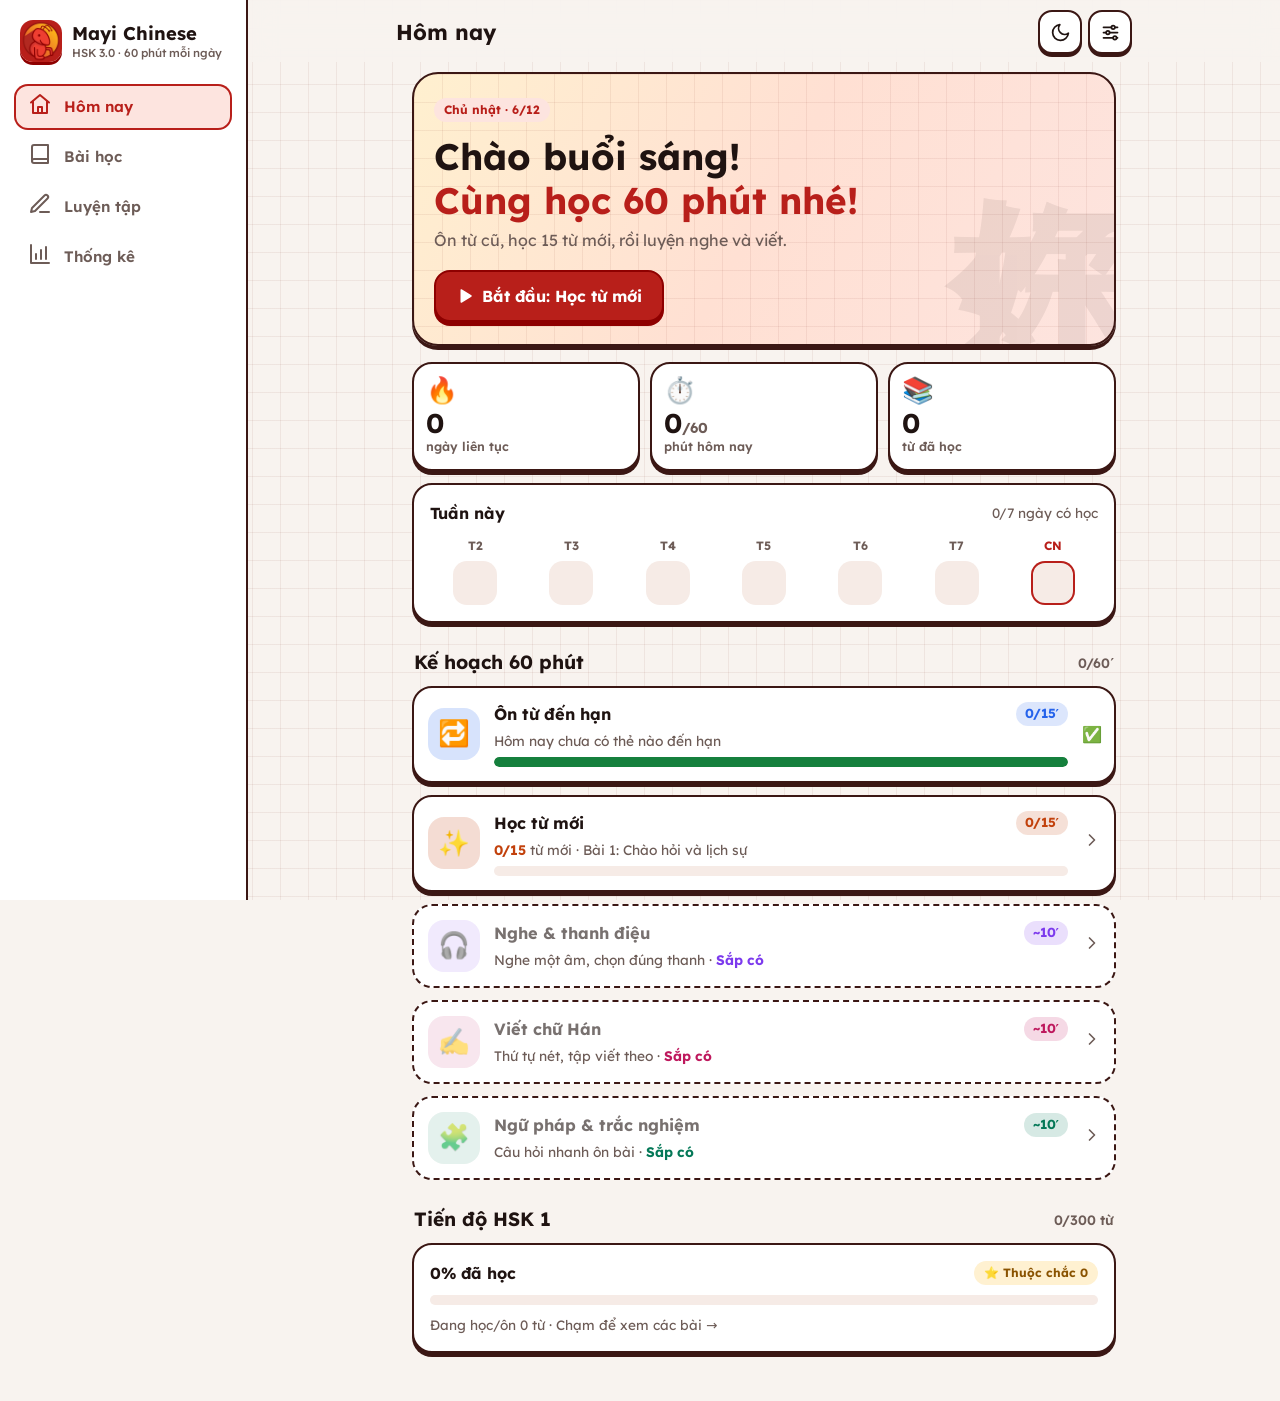
==== commit 9a6969ca: "GĐ2 mốc 2: luyện viết chữ Hán - Luyện viết 100 chữ cần viết tay HSK 1-2: xem thứ tự nét, viết theo n" ====
--- a/app/index.html
+++ b/app/index.html
@@ -74,6 +74,9 @@
     </main>
   </div>
 
+  <!-- Lớp phủ cho hộp thoại (vd. "Cách viết") -->
+  <div id="lop-phu" hidden></div>
+
   <!-- Thông báo nhỏ hiện lên rồi tự ẩn -->
   <div id="thong-bao" role="status" aria-live="polite"></div>
 
--- a/app/css/style.css
+++ b/app/css/style.css
@@ -347,6 +347,31 @@
 }
 #thong-bao.hien { opacity: 1; transform: translate(-50%, 0); }
 
+/* ---------- 13b. Hộp thoại / bảng trượt từ dưới lên ---------- */
+#lop-phu {
+  position: fixed; inset: 0; z-index: 50;
+  display: flex; align-items: flex-end; justify-content: center;
+  background: var(--lop-phu);
+  animation: hien-dan .2s ease;
+}
+#lop-phu[hidden] { display: none; }
+.hop-thoai {
+  width: 100%; max-width: 560px; max-height: 90vh; overflow-y: auto;
+  padding: 20px 20px calc(24px + env(safe-area-inset-bottom));
+  background: var(--be-mat); color: var(--chu);
+  border: var(--vien-rong) solid var(--vien-the); border-bottom: 0;
+  border-radius: 26px 26px 0 0;
+  animation: truot-len .25s ease;
+}
+.hop-thoai h2 { margin: 0; font-size: 1.4rem; }
+.hop-thoai .dau-hop { display: flex; align-items: center; justify-content: space-between; gap: 8px; margin-bottom: 4px; }
+@media (min-width: 700px) {
+  #lop-phu { align-items: center; }
+  .hop-thoai { border-radius: 26px; border-bottom: var(--vien-rong) solid var(--vien-the); box-shadow: var(--bong-the); }
+}
+@keyframes hien-dan { from { opacity: 0; } }
+@keyframes truot-len { from { transform: translateY(40px); opacity: 0; } }
+
 /* ---------- 14. Màn hình "Sắp có" ---------- */
 .chua-lam { text-align: center; padding: 32px 8px; }
 .chua-lam .emoji-to { font-size: 4rem; }
--- a/app/css/man-hinh.css
+++ b/app/css/man-hinh.css
@@ -4,14 +4,6 @@
    ========================================================= */
 
 /* ==================== HÔM NAY ==================== */
-
-/* Logo đầy đủ ở đầu trang chủ */
-.logo-lon {
-  display: block; width: min(100%, 300px); height: auto; aspect-ratio: 900 / 510;
-  margin: 2px auto 16px;
-  border: var(--vien-rong) solid var(--vien-the); border-radius: 22px;
-  box-shadow: var(--bong-the);
-}
 
 /* Banner chào (nền chuyển màu + chữ Hán lớn mờ phía sau) */
 .hero {
@@ -292,6 +284,62 @@
 .o-ket-qua b { font: 700 1.6rem/1.1 var(--font-tieu-de); }
 .o-ket-qua span:last-child { font-size: .8rem; font-weight: 600; color: var(--chu-phu); }
 
+.chan-mat-sau { display: flex; align-items: center; justify-content: space-between; gap: 10px; flex-wrap: wrap; margin-top: 14px; }
+.chan-mat-sau .lien-ket-ngoai { margin-top: 0; }
+
+/* ==================== LUYỆN VIẾT ==================== */
+/* Ô viết: lưới ô chữ điền (kẻ ngang, dọc, chéo) – bảng vẽ của Hanzi Writer nằm bên trong */
+.o-viet {
+  --ke: color-mix(in srgb, var(--thanh-1) 26%, transparent);
+  --ke-cheo: color-mix(in srgb, var(--thanh-1) 15%, transparent);
+  width: min(78vw, 300px); aspect-ratio: 1; margin: 6px auto;
+  border: 2px solid color-mix(in srgb, var(--thanh-1) 50%, transparent);
+  border-radius: 8px;
+  background:
+    linear-gradient(to right, transparent calc(50% - .5px), var(--ke) calc(50% - .5px), var(--ke) calc(50% + .5px), transparent calc(50% + .5px)),
+    linear-gradient(to bottom, transparent calc(50% - .5px), var(--ke) calc(50% - .5px), var(--ke) calc(50% + .5px), transparent calc(50% + .5px)),
+    linear-gradient(45deg, transparent calc(50% - .5px), var(--ke-cheo) 50%, transparent calc(50% + .5px)),
+    linear-gradient(-45deg, transparent calc(50% - .5px), var(--ke-cheo) 50%, transparent calc(50% + .5px)),
+    var(--be-mat);
+  touch-action: none;           /* vẽ bằng ngón tay không làm trang cuộn */
+  user-select: none; -webkit-user-select: none;
+  display: grid; place-items: center;
+}
+.o-viet svg { display: block; }
+.o-viet-nho { width: min(38vw, 150px); margin: 0; cursor: pointer; }
+.khong-co-net { font-size: 5rem; opacity: .5; }
+.hang-cach-viet { display: flex; flex-wrap: wrap; gap: 12px; justify-content: center; margin-top: 12px; }
+
+.the-viet { display: flex; flex-direction: column; gap: 6px; padding: 16px; border-radius: 26px; }
+.goi-y-chu {
+  display: flex; align-items: center; gap: 12px; margin-top: 8px;
+  padding: 10px 12px; border-radius: 16px; background: var(--be-mat-2);
+}
+.goi-y-han { font-size: 2rem; line-height: 1.1; white-space: nowrap; }
+.goi-y-han mark { background: none; color: var(--chinh-chu); }
+.goi-y-han .o-trong { color: var(--chinh-chu); font-weight: 700; }
+.goi-y-giua { flex: 1; min-width: 0; display: flex; flex-direction: column; }
+.the-viet .goi-y { min-height: 2.8em; }
+.chu-quen { color: #dc2626; } .chu-kho { color: #c2410c; } .chu-nho { color: #2563eb; } .chu-de { color: #15803d; }
+:root[data-giao-dien="toi"] .chu-quen { color: #f87171; }
+:root[data-giao-dien="toi"] .chu-kho  { color: #fb923c; }
+:root[data-giao-dien="toi"] .chu-nho  { color: #60a5fa; }
+:root[data-giao-dien="toi"] .chu-de   { color: #4ade80; }
+
+/* Lưới 100 chữ cần viết */
+.luoi-chu { display: grid; grid-template-columns: repeat(auto-fill, minmax(52px, 1fr)); gap: 8px; }
+.o-chu-nho {
+  aspect-ratio: 1; display: grid; place-items: center;
+  font-size: 1.6rem; text-decoration: none; color: var(--chu);
+  border: 2px solid var(--vien-nhat); border-radius: 12px; background: var(--be-mat);
+}
+.o-chu-nho:hover { border-color: var(--chinh-chu); }
+.o-chu-nho.dang-hoc { border-color: #f59e0b; background: color-mix(in srgb, #f59e0b 12%, var(--be-mat)); }
+.o-chu-nho.dang-on  { border-color: #3b82f6; background: color-mix(in srgb, #3b82f6 12%, var(--be-mat)); }
+.o-chu-nho.da-thuoc { border-color: #22c55e; background: color-mix(in srgb, #22c55e 14%, var(--be-mat)); }
+.o-lon:is(div) { cursor: default; }
+.o-lon:is(div):active { transform: none; box-shadow: var(--bong-the); }
+
 /* ==================== XEM MỘT TỪ ==================== */
 .the-xem { padding: 18px; border-radius: 26px; }
 .trang-thai-tu { margin-top: 14px; display: flex; flex-direction: column; gap: 4px; }
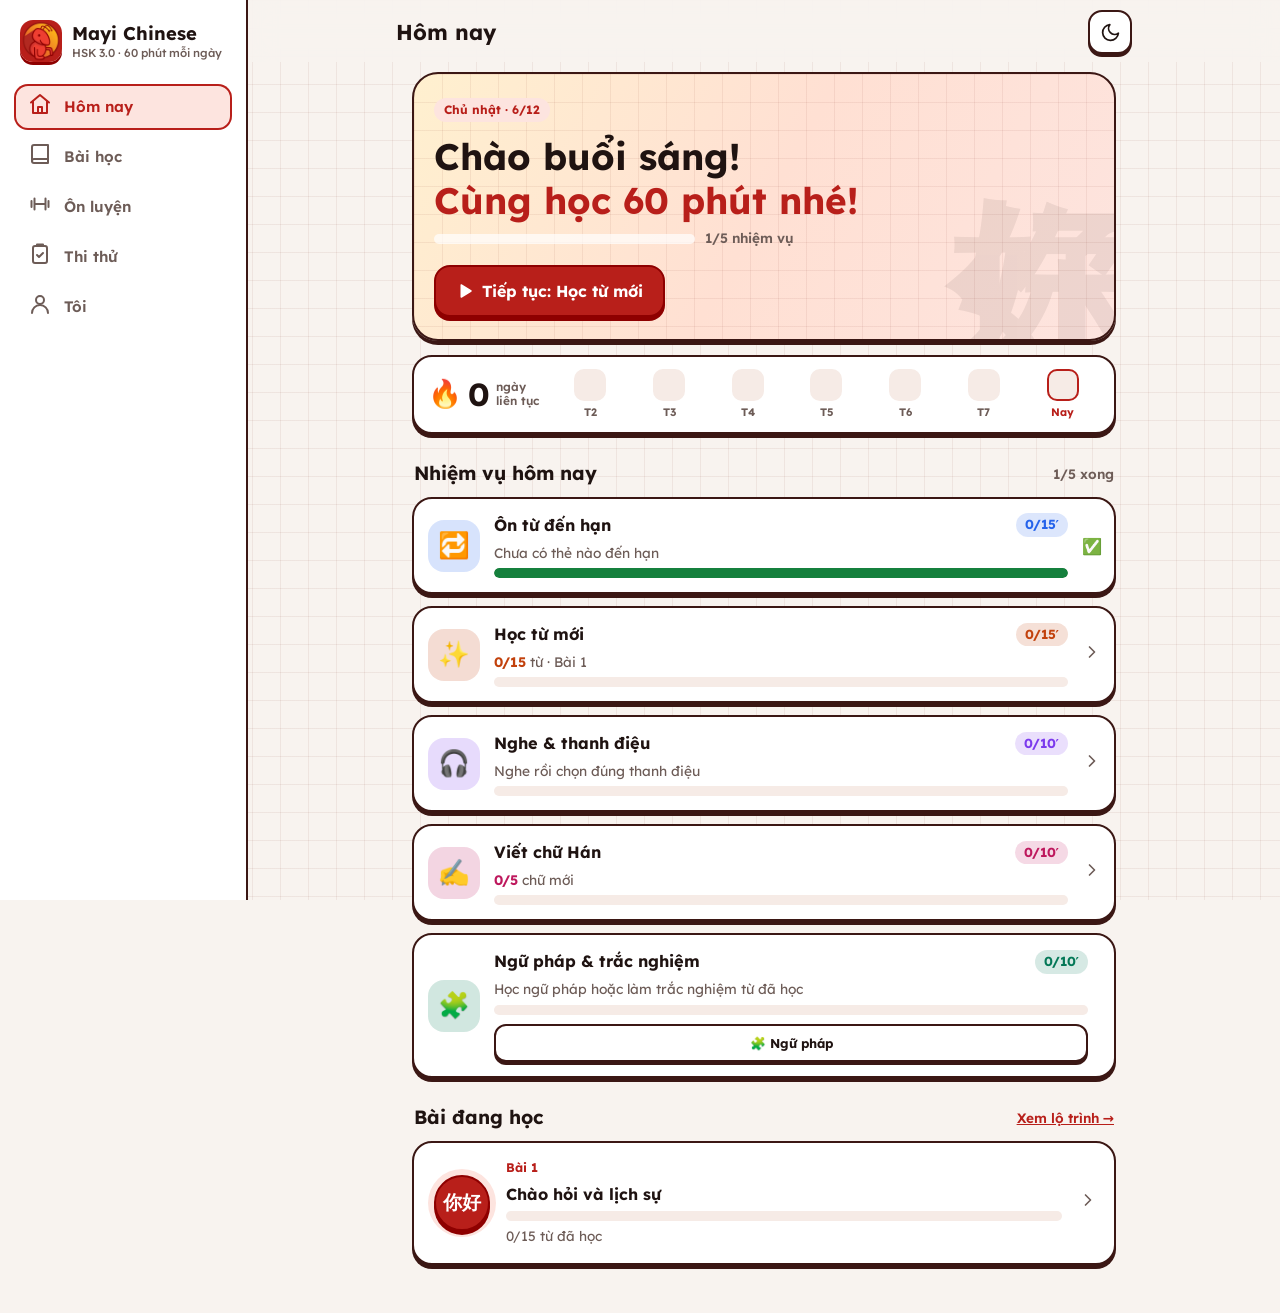
==== commit b0fda042: "Sắp xếp lại chức năng kiểu Duolingo: Hôm nay · Bài học · Ôn luyện · Thi thử · Tôi - Hôm nay: nút Tiế" ====
--- a/app/index.html
+++ b/app/index.html
@@ -51,12 +51,13 @@
     </a>
     <a href="#/" data-muc="trang-chu"><span data-bt="nha"></span><span>Hôm nay</span></a>
     <a href="#/bai" data-muc="bai"><span data-bt="sach"></span><span>Bài học</span></a>
-    <a href="#/luyen-tap" data-muc="luyen-tap"><span data-bt="but"></span><span>Luyện tập</span></a>
-    <a href="#/thong-ke" data-muc="thong-ke"><span data-bt="bieu-do"></span><span>Thống kê</span></a>
+    <a href="#/luyen-tap" data-muc="luyen-tap"><span data-bt="ta"></span><span>Ôn luyện</span></a>
+    <a href="#/thi-thu" data-muc="thi-thu"><span data-bt="thi"></span><span>Thi thử</span></a>
+    <a href="#/toi" data-muc="toi"><span data-bt="nguoi"></span><span>Tôi</span></a>
   </nav>
 
   <div class="vung-chinh">
-    <!-- Thanh trên cùng: logo + tên màn hình + đồng hồ + nút sáng/tối, cài đặt -->
+    <!-- Thanh trên cùng: logo + tên màn hình + đồng hồ + nút sáng/tối (Cài đặt nằm trong mục "Tôi") -->
     <header class="thanh-tren">
       <button id="nut-quay-lai" class="nut-bieu-tuong an" aria-label="Quay lại"></button>
       <a class="logo-nho" href="#/" aria-label="Trang chủ"><img src="icons/icon-192.png" alt="" width="36" height="36"></a>
@@ -64,7 +65,6 @@
       <span id="dong-ho" class="dong-ho" hidden></span>
       <div class="nhom-nut-tren">
         <button id="nut-sang-toi" class="nut-bieu-tuong" aria-label="Đổi sáng/tối" title="Đổi sáng/tối"></button>
-        <a id="nut-cai-dat" class="nut-bieu-tuong" href="#/cai-dat" aria-label="Cài đặt" title="Cài đặt"></a>
       </div>
     </header>
 
--- a/app/css/style.css
+++ b/app/css/style.css
@@ -87,6 +87,16 @@
 .t3 { color: var(--thanh-3); }
 .t4 { color: var(--thanh-4); }
 .t0 { color: var(--thanh-0); }
+/* Tắt màu thanh (Cài đặt) – riêng nút chọn thanh trong bài luyện vẫn giữ màu */
+.khong-mau-thanh :is(.t0, .t1, .t2, .t3, .t4):not(.nut-thanh) { color: inherit; }
+.chu-thich-mau-thanh { display: flex; flex-wrap: wrap; gap: 6px 14px; font-size: .82rem; color: var(--chu-phu); margin: 6px 0 2px; }
+.chu-thich-mau-thanh b { font-family: var(--font-pinyin); font-size: 1rem; }
+/* Bảng chú thích trong Cài đặt luôn hiện màu, để biết màu nghĩa là gì trước khi bật lại */
+.khong-mau-thanh .chu-thich-mau-thanh .t1 { color: var(--thanh-1); }
+.khong-mau-thanh .chu-thich-mau-thanh .t2 { color: var(--thanh-2); }
+.khong-mau-thanh .chu-thich-mau-thanh .t3 { color: var(--thanh-3); }
+.khong-mau-thanh .chu-thich-mau-thanh .t4 { color: var(--thanh-4); }
+.khong-mau-thanh .chu-thich-mau-thanh .t0 { color: var(--thanh-0); }
 
 /* ---------- 4. Màu riêng 5 phần học (trang chủ, luyện tập) ---------- */
 .phan-on      { --mau: #2563eb; }
--- a/app/css/man-hinh.css
+++ b/app/css/man-hinh.css
@@ -123,6 +123,16 @@
 .ten-bai { font-weight: 700; line-height: 1.3; min-height: 2.6em; }
 .o-bai .thanh-tien-do { height: 8px; }
 .o-bai.xong .thanh-tien-do > span { background: var(--xong); }
+/* Bài chưa soạn xong (HSK 2–3 đang soạn dần): mờ, không bấm được */
+.o-bai.dang-soan { opacity: .55; box-shadow: none; border-style: dashed; cursor: default; }
+.o-bai.dang-soan:hover { border-color: var(--vien-the); }
+.o-bai.dang-soan:active { transform: none; }
+.o-bai.dang-soan .xem-truoc { font-size: 1.6rem; }
+
+/* Chọn cách chia bài: theo chủ đề / theo sách */
+.chon-che-do-bai { margin-top: 12px; }
+.chon-che-do-bai button { white-space: normal; min-width: 0; font-size: .9rem; }
+.hang-nhan { display: flex; flex-wrap: wrap; gap: 4px; }
 
 /* Danh sách từ (trong bài, kết quả tìm kiếm) */
 .ds-tu { padding: 4px 14px; }
@@ -142,8 +152,12 @@
 .cham.da-thuoc { background: #22c55e; }
 .chu-thich-cham { display: flex; gap: 14px; flex-wrap: wrap; font-size: .8rem; color: var(--chu-phu); margin: 12px 2px; }
 .chu-thich-cham span { display: inline-flex; align-items: center; gap: 5px; }
-.dau-bai { margin: 4px 2px 14px; }
+/* Đầu trang một bài */
+.dau-bai { display: flex; flex-direction: column; gap: 6px; margin-top: 4px; }
 .dau-bai h2 { margin: 0 0 4px; font-size: 1.5rem; }
+/* Bước "Ngữ pháp của bài": các điểm ngữ pháp dạng nút viên thuốc */
+.ds-diem-bai { display: flex; flex-wrap: wrap; gap: 6px; margin-top: 4px; }
+.ds-diem-bai .chip { min-height: 34px; padding: 0 12px; font-size: .85rem; }
 
 /* ==================== THẺ TỪ: phiên học ==================== */
 .phien {
@@ -340,6 +354,287 @@
 .o-lon:is(div) { cursor: default; }
 .o-lon:is(div):active { transform: none; box-shadow: var(--bong-the); }
 
+/* ==================== THANH ĐIỆU ==================== */
+.bang-thanh { display: grid; grid-template-columns: repeat(4, 1fr); gap: 8px; margin-top: 12px; }
+.o-thanh {
+  display: flex; flex-direction: column; align-items: center; gap: 4px; padding: 10px 4px;
+  border-radius: 16px; background: var(--be-mat-2); color: currentColor;
+}
+.o-thanh b { font-size: .85rem; }
+.dau-thanh { font-size: 2rem; line-height: 1; }
+.nut-mau { min-height: 36px; padding: 0 10px; gap: 4px; color: var(--chu); }
+.nut-mau .bt { width: 16px; height: 16px; }
+.ds-nham { margin: 4px 0 0; padding-left: 20px; }
+
+.quy-tac { padding: 10px 16px; box-shadow: none; border-width: 1px; }
+.quy-tac summary { cursor: pointer; font-weight: 600; }
+.quy-tac p { margin: 8px 0 2px; font-size: .92rem; }
+.the-thanh { display: flex; flex-direction: column; align-items: center; gap: 10px; text-align: center; padding: 18px; border-radius: 26px; }
+.the-thanh .goc-the { width: 100%; }
+.cau-hoi { margin: 4px 0 0; font-weight: 600; font-size: 1.05rem; }
+.hang-nghe { display: flex; align-items: center; gap: 14px; margin: 6px 0; }
+.nut-nghe-lon { width: 84px; height: 84px; }
+.nut-nghe-lon .bt { width: 36px; height: 36px; }
+.cau-vi-du { font-size: 1.6rem; line-height: 1.4; margin: 6px 0 0; }
+.cau-vi-du mark { background: var(--chinh-nhat); color: var(--chinh-chu); border-radius: 6px; padding: 0 2px; }
+.cau-pinyin { margin: 0; font-size: 1.1rem; }
+.o-trong { color: var(--chinh-chu); font-weight: 700; }
+.dap-an:empty { display: none; }
+.dap-an { width: 100%; padding: 12px 14px; border-radius: 16px; text-align: left; line-height: 1.6; }
+.dap-an.la-dung { background: color-mix(in srgb, #22c55e 14%, var(--be-mat)); }
+.dap-an.la-sai { background: color-mix(in srgb, #ef4444 12%, var(--be-mat)); }
+.tu-sau-tra-loi { display: flex; align-items: center; gap: 12px; margin-top: 10px; }
+.tu-sau-tra-loi .tu-lon { font-size: 2rem; line-height: 1.1; }
+.tu-sau-tra-loi .giua { flex: 1; display: flex; flex-direction: column; min-width: 0; }
+
+.hang-thanh { display: grid; gap: 8px; }
+.hang-thanh.so-2 { grid-template-columns: repeat(2, 1fr); }
+.hang-thanh.so-3 { grid-template-columns: repeat(3, 1fr); }
+.hang-thanh.so-4 { grid-template-columns: repeat(4, 1fr); }
+.hang-thanh.so-5 { grid-template-columns: repeat(5, 1fr); }
+.nut-thanh {
+  position: relative; min-height: 62px; padding: 6px 4px;
+  display: flex; flex-direction: column; align-items: center; justify-content: center; gap: 0;
+  border: var(--vien-rong) solid currentColor; border-radius: 16px;
+  background: var(--be-mat); cursor: pointer;
+  box-shadow: 0 4px 0 color-mix(in srgb, currentColor 55%, transparent);
+  transition: transform .08s, box-shadow .08s;
+}
+.nut-thanh:active { transform: translateY(3px); box-shadow: none; }
+.nut-thanh b { font-size: 1.15rem; }
+.nut-thanh .pinyin { font-size: 1.1rem; }
+.nut-thanh kbd { position: absolute; top: 3px; right: 7px; font: 700 .62rem var(--font-than); opacity: .6; }
+.nut-thanh.nut-chu { color: var(--chu); border-color: var(--vien-the); box-shadow: 0 4px 0 var(--khoi); }
+.nut-thanh.nut-chu b { font-size: 1.05rem; }
+.nut-thanh.t0 { color: var(--thanh-0); }
+.nut-thanh.dang-chon { background: color-mix(in srgb, currentColor 16%, var(--be-mat)); }
+.nut-thanh.dung { background: #15803d; border-color: #15803d; color: #fff; box-shadow: none; }
+.nut-thanh.sai { background: #dc2626; border-color: #dc2626; color: #fff; box-shadow: none; }
+.dong-chon-am { display: flex; align-items: center; gap: 8px; margin-bottom: 8px; }
+.dong-chon-am .ten-am { flex: none; width: 46px; font-weight: 700; font-size: .85rem; color: var(--chu-phu); }
+.dong-chon-am .hang-thanh { flex: 1; }
+.dong-chon-am .nut-thanh { min-height: 52px; }
+@media (hover: none) { .nut-thanh kbd { display: none; } }
+
+/* ==================== TRẮC NGHIỆM ==================== */
+.tu-hoi { font-size: clamp(3rem, 16vw, 4.6rem); line-height: 1.15; margin: 4px 0; }
+.nghia-hoi { font-size: 1.25rem; font-weight: 700; margin: 4px 0; line-height: 1.45; }
+.luoi-lua-chon { display: grid; gap: 10px; }
+.luoi-lua-chon.hai-cot { grid-template-columns: 1fr 1fr; }
+.luoi-lua-chon.mot-cot { grid-template-columns: 1fr; }
+.nut-lua-chon {
+  position: relative; min-height: 60px; padding: 10px 14px;
+  display: flex; align-items: center; justify-content: center; text-align: center;
+  border: var(--vien-rong) solid var(--vien-the); border-radius: 16px;
+  background: var(--be-mat); color: var(--chu); cursor: pointer;
+  box-shadow: 0 4px 0 var(--khoi);
+  font-weight: 600; line-height: 1.35;
+  transition: transform .08s, box-shadow .08s;
+}
+.mot-cot .nut-lua-chon { justify-content: flex-start; text-align: left; padding-right: 30px; }
+.nut-lua-chon:active { transform: translateY(3px); box-shadow: 0 1px 0 var(--khoi); }
+.nut-lua-chon .han { font-size: 2rem; font-weight: 500; }
+.nut-lua-chon .pinyin { font-size: 1.3rem; }
+.nut-lua-chon kbd { position: absolute; top: 4px; right: 8px; font: 700 .62rem var(--font-than); opacity: .55; }
+.nut-lua-chon:disabled { cursor: default; }
+.nut-lua-chon:disabled:not(.dung):not(.sai) { opacity: .55; }
+.nut-lua-chon.dung { background: #15803d; border-color: #15803d; color: #fff; box-shadow: none; }
+.nut-lua-chon.sai { background: #dc2626; border-color: #dc2626; color: #fff; box-shadow: none; }
+@media (hover: none) { .nut-lua-chon kbd { display: none; } }
+
+/* ==================== NGỮ PHÁP ==================== */
+.ds-ngu-phap { display: flex; flex-direction: column; gap: 10px; }
+.dong-ngu-phap {
+  display: flex; align-items: center; gap: 12px; padding: 12px 14px;
+  color: inherit; text-decoration: none; box-shadow: 0 3px 0 var(--khoi);
+}
+.dong-ngu-phap:active { transform: translateY(2px); box-shadow: none; }
+.so-diem {
+  flex: none; width: 34px; height: 34px; display: grid; place-items: center;
+  border-radius: 50%; background: var(--chinh-nhat); color: var(--chinh-chu); font-weight: 700;
+}
+.dong-ngu-phap .giua { flex: 1; min-width: 0; display: flex; flex-direction: column; align-items: flex-start; gap: 3px; }
+.cong-thuc-nho { font-size: .85rem; color: var(--chu-phu); }
+
+.bai-ngu-phap { padding: 18px; border-radius: 26px; }
+.bai-ngu-phap h2 { margin: 10px 0 4px; font-size: 1.45rem; }
+.de-cuong { margin: 0 0 12px; font-size: .8rem; color: var(--chu-phu); }
+.cong-thuc {
+  display: flex; flex-direction: column; gap: 4px;
+  padding: 12px 16px; border-radius: 16px;
+  background: var(--chinh-nhat); color: var(--chinh-chu);
+  font-weight: 700; font-size: 1.15rem;
+}
+.giai-thich { padding-left: 20px; margin: 14px 0 0; }
+.giai-thich li { margin-bottom: 6px; }
+.loi-hay-mac { margin-top: 12px; padding: 12px 14px; border-radius: 16px; background: var(--vang-nhat); }
+.loi-hay-mac ul { margin: 6px 0 0; padding-left: 20px; }
+.loi-hay-mac li { margin-bottom: 4px; }
+.dieu-huong-diem { justify-content: space-between; margin-top: 14px; }
+
+/* Bài tập */
+.goi-y-dich { margin: 0; color: var(--chu-phu); font-style: italic; }
+.dong-sap-xep {
+  width: 100%; min-height: 64px; padding: 10px;
+  display: flex; flex-wrap: wrap; align-items: center; justify-content: center; gap: 8px;
+  border: 2px dashed var(--vien-nhat); border-radius: 16px;
+}
+.dong-sap-xep.la-dung { border-style: solid; border-color: #15803d; background: color-mix(in srgb, #22c55e 12%, var(--be-mat)); }
+.dong-sap-xep.la-sai { border-style: solid; border-color: #dc2626; background: color-mix(in srgb, #ef4444 10%, var(--be-mat)); }
+.kho-manh { display: flex; flex-wrap: wrap; justify-content: center; gap: 8px; width: 100%; }
+.manh {
+  min-height: 48px; padding: 4px 14px; font-size: 1.45rem;
+  border: var(--vien-rong) solid var(--vien-the); border-radius: 12px;
+  background: var(--be-mat); color: var(--chu); cursor: pointer;
+  box-shadow: 0 3px 0 var(--khoi);
+  transition: transform .08s, box-shadow .08s;
+}
+.manh:active { transform: translateY(2px); box-shadow: none; }
+.manh:disabled { opacity: .25; box-shadow: none; cursor: default; }
+.manh.da-chon { background: var(--chinh-nhat); border-color: var(--chinh-chu); box-shadow: none; }
+.dau-cau { font-size: 1.45rem; }
+.cau-dung { font-size: 1.5rem; margin: 6px 0 2px; }
+.cau-dien { font-size: 1.7rem; line-height: 1.5; margin: 6px 0 0; }
+.o-dien {
+  display: inline-block; min-width: 2.2em; margin: 0 4px; padding: 0 6px;
+  border-bottom: 3px solid var(--chinh-chu); color: var(--chinh-chu); text-align: center;
+}
+.o-dien.la-dung { color: #15803d; border-color: #15803d; }
+.o-dien.la-sai { color: #dc2626; border-color: #dc2626; }
+/* Thi thử HSK 2 – phần Viết: chữ thiếu một phần (ô nét đứt) và bảng viết tay */
+.o-thieu {
+  display: inline-block; margin: 0 3px; padding: 0 4px;
+  border: 2px dashed var(--chinh-chu); border-radius: 8px; color: var(--chu-phu);
+}
+.bo-thu { font-size: 1.5rem; }
+.tu-thieu .han { font-size: 2rem; }
+.o-viet-thi { width: min(62vw, 240px); }
+.dong-ket-qua-np { display: flex; align-items: center; gap: 10px; padding: 8px 0; border-bottom: 1px solid var(--vien-nhat); }
+.dong-ket-qua-np:last-child { border-bottom: none; }
+.dong-ket-qua-np .giua { flex: 1; display: flex; flex-direction: column; }
+
+/* ==================== THỐNG KÊ ==================== */
+/* Màu biểu đồ: bộ màu đã kiểm tra cho người mù màu (validate_palette.js), mỗi chế độ một bộ */
+:root {
+  --bd-1: #2a78d6; --bd-2: #eb6834; --bd-3: #1baf7a; --bd-4: #eda100; --bd-5: #e87ba4;
+}
+:root[data-giao-dien="toi"] {
+  --bd-1: #3987e5; --bd-2: #d95926; --bd-3: #199e70; --bd-4: #c98500; --bd-5: #d55181;
+}
+.bd-1 { fill: var(--bd-1); background: var(--bd-1); }
+.bd-2 { fill: var(--bd-2); background: var(--bd-2); }
+.bd-3 { fill: var(--bd-3); background: var(--bd-3); }
+.bd-4 { fill: var(--bd-4); background: var(--bd-4); }
+.bd-5 { fill: var(--bd-5); background: var(--bd-5); }
+.bieu-do { width: 100%; height: auto; display: block; margin-top: 8px; }
+.bieu-do rect[class^="bd-"]:not(.bd-vung) { stroke: var(--be-mat); stroke-width: 2px; }  /* khe 2px giữa các đoạn */
+.bd-luoi { stroke: var(--vien-nhat); stroke-width: 1; }
+.bd-truc { fill: var(--chu-phu); font: 600 11px var(--font-than); }
+.bd-muc-tieu { stroke: var(--chu-phu); stroke-width: 1.5; stroke-dasharray: 5 4; }
+.bd-vung { fill: transparent; cursor: pointer; }
+.bd-cot.dang-chon .bd-vung { fill: color-mix(in srgb, var(--chu) 6%, transparent); }
+.chu-giai-bd { display: flex; flex-wrap: wrap; gap: 6px 14px; margin-top: 12px; font-size: .8rem; color: var(--chu-phu); }
+.chu-giai-bd span { display: inline-flex; align-items: center; gap: 5px; }
+.o-mau { width: 12px; height: 12px; border-radius: 3px; display: inline-block; }
+.bang-so-lieu { margin-top: 8px; font-size: .85rem; }
+.bang-so-lieu summary { cursor: pointer; color: var(--chinh-chu); font-weight: 600; }
+.cuon-ngang { overflow-x: auto; }
+.bang-so-lieu table { border-collapse: collapse; width: 100%; margin-top: 6px; }
+.bang-so-lieu th, .bang-so-lieu td { padding: 4px 6px; border-bottom: 1px solid var(--vien-nhat); text-align: right; white-space: nowrap; }
+.bang-so-lieu th:first-child, .bang-so-lieu td:first-child { text-align: left; }
+.khoi-cap { margin-top: 14px; }
+.thanh-nhieu-doan { display: flex; gap: 2px; height: 12px; margin-top: 6px; border-radius: 99px; overflow: hidden; background: var(--be-mat-2); }
+.thanh-nhieu-doan span { height: 100%; }
+.thanh-nhieu-doan .da-thuoc { background: #22c55e; }
+.thanh-nhieu-doan .dang-on { background: #3b82f6; }
+.thanh-nhieu-doan .dang-hoc { background: #f59e0b; }
+.khoi-cap .chu-thich-cham { margin: 6px 0 0; }
+.dong-hay-sai { display: flex; align-items: center; gap: 8px; border-bottom: 1px solid var(--vien-nhat); }
+.dong-hay-sai:last-child { border-bottom: none; }
+.dong-hay-sai .dong-tu { flex: 1; border-bottom: none; min-width: 0; }
+.dong-hay-sai .nhan { flex: none; }
+
+/* ==================== THI THỬ ==================== */
+.gioi-thieu-thi h2 { margin: 10px 0 12px; }
+.bang-cau-truc { width: 100%; border-collapse: collapse; font-size: .88rem; margin-bottom: 10px; }
+.bang-cau-truc th, .bang-cau-truc td { border: 1px solid var(--vien-nhat); padding: 6px 8px; text-align: left; vertical-align: middle; }
+.bang-cau-truc th { width: 30%; background: var(--be-mat-2); }
+.bang-cau-truc small { font-weight: 500; color: var(--chu-phu); }
+.nhan-dat { background: color-mix(in srgb, #22c55e 18%, var(--be-mat)); color: var(--xong); }
+.dong-lich-su-thi { display: flex; align-items: center; gap: 10px; padding: 8px 0; border-bottom: 1px solid var(--vien-nhat); }
+.dong-lich-su-thi:last-child { border-bottom: none; }
+.dong-lich-su-thi .giua { flex: 1; display: flex; flex-wrap: wrap; align-items: center; gap: 4px 8px; }
+.dong-ho.sap-het { background: #dc2626; color: #fff; }
+
+.the-thi { display: flex; flex-direction: column; gap: 12px; padding: 16px; border-radius: 22px; }
+.the-thi .goc-the { align-items: flex-start; }
+.hang-nghe-thi { display: flex; align-items: center; gap: 10px; padding: 10px 12px; border-radius: 14px; background: var(--be-mat-2); }
+.hang-nghe-thi .nut { margin-left: auto; }
+/* Chữ Hán có pinyin nhỏ phía trên (như đề cấp 1) */
+.han-py { display: inline-flex; flex-direction: column; align-items: center; line-height: 1.2; }
+.han-py .py-tren { font-family: var(--font-pinyin); font-size: .78rem; color: var(--chu-phu); }
+.han-py .han { font-size: 1.25rem; }
+.cau-thi { margin: 0; text-align: center; }
+.cau-thi .han-py .han { font-size: 1.45rem; }
+.cau-thi.hoi .han-py .han { font-size: 1.2rem; }
+.py-tren-cau { display: block; font-family: var(--font-pinyin); font-size: .82rem; color: var(--chu-phu); }
+.cau-thi .han { font-size: 1.45rem; }
+/* Đoạn văn dài (HSK 3): canh trái, chữ vừa phải cho dễ đọc */
+.cau-thi.doan-dai .han-py { align-items: stretch; text-align: justify; }
+.cau-thi.doan-dai .han-py .han { font-size: 1.2rem; line-height: 1.6; }
+.cau-thi.doan-dai .han-py .py-tren { font-size: .74rem; }
+/* Điền từ dạng hội thoại (HSK 3): mỗi lượt lời một dòng, nhãn A / B bên trái */
+.cau-thi.luot { display: flex; align-items: flex-end; gap: 6px; text-align: left; }
+.cau-thi.luot .nhan-luot { flex: none; font-size: 1rem; color: var(--chu-phu); padding-bottom: 4px; }
+.cau-thi.luot .han { font-size: 1.3rem; }
+/* Viết P2 (HSK 3): tranh + từ cho sẵn */
+.tranh-xep { display: flex; align-items: center; justify-content: center; gap: 18px; }
+.tranh-xep .emoji { font-size: 3.6rem; line-height: 1; }
+.tu-cho-san { display: flex; flex-direction: column; align-items: center; gap: 2px; padding: 8px 14px;
+  border: var(--vien-rong) dashed var(--vien-the); border-radius: 14px; }
+.tu-cho-san .han { font-size: 1.5rem; }
+.nut-thi {
+  position: relative; display: flex; align-items: center; justify-content: center; gap: 10px;
+  min-height: 56px; padding: 8px 12px 8px 34px;
+  border: var(--vien-rong) solid var(--vien-the); border-radius: 16px;
+  background: var(--be-mat); color: var(--chu); cursor: pointer;
+  box-shadow: 0 3px 0 var(--khoi);
+}
+.nut-thi:active { transform: translateY(2px); box-shadow: none; }
+.nut-thi .chu-cai {
+  position: absolute; left: 8px; top: 50%; transform: translateY(-50%);
+  width: 20px; height: 20px; display: grid; place-items: center; border-radius: 50%;
+  background: var(--be-mat-2); font-size: .72rem; color: var(--chu-phu);
+}
+.nut-thi.dang-chon { border-color: var(--chinh-chu); background: var(--chinh-nhat); box-shadow: 0 3px 0 var(--canh-chinh); }
+.nut-thi.dang-chon .chu-cai { background: var(--chinh); color: var(--tren-chinh); }
+.nut-thi.nho { min-height: 44px; padding: 4px; }
+.nut-thi.nho .chu-cai { position: static; transform: none; width: 26px; height: 26px; font-size: .85rem; }
+.ds-lua-chon-thi { display: flex; flex-direction: column; gap: 10px; }
+.ds-lua-chon-thi .nut-thi { justify-content: flex-start; }
+.luoi-tranh { display: grid; gap: 10px; }
+.luoi-tranh.ba { grid-template-columns: repeat(3, 1fr); }
+.luoi-tranh.sau { grid-template-columns: repeat(3, 1fr); }
+.luoi-tranh .nut-thi { min-height: 92px; padding: 8px; }
+.luoi-tranh .chu-cai { top: 14px; transform: none; }
+.tranh { font-size: 3rem; line-height: 1; }
+.kho-tu-thi { display: flex; flex-wrap: wrap; justify-content: center; gap: 8px; }
+.o-tu-thi { display: inline-flex; align-items: center; gap: 6px; padding: 6px 10px; border-radius: 12px; background: var(--be-mat-2); }
+.o-tu-thi > b { color: var(--chu-phu); font-size: .8rem; }
+.luoi-chu-cai { display: grid; grid-template-columns: repeat(6, 1fr); gap: 8px; }
+.dieu-huong-thi { justify-content: space-between; }
+.dieu-huong-thi .nut { flex: 1; }
+.bang-diem-phan { width: 100%; border-collapse: collapse; }
+.bang-diem-phan td { padding: 5px 4px; border-bottom: 1px solid var(--vien-nhat); }
+.bang-diem-phan td:last-child { text-align: right; }
+.ds-xem-lai { display: flex; flex-direction: column; gap: 8px; }
+.dong-xem-lai { padding: 10px 12px; border-radius: 14px; border: 1px solid var(--vien-nhat); background: var(--be-mat); font-size: .9rem; }
+.dong-xem-lai.sai { border-color: color-mix(in srgb, #dc2626 50%, transparent); background: color-mix(in srgb, #ef4444 7%, var(--be-mat)); }
+.dong-xem-lai .dong-tren { flex-wrap: wrap; }
+.noi-dung-xem-lai { display: flex; gap: 10px; align-items: flex-start; margin-top: 6px; }
+.noi-dung-xem-lai .han { font-size: 1.1rem; }
+.tranh-nho { font-size: 1.8rem; line-height: 1; }
+
 /* ==================== XEM MỘT TỪ ==================== */
 .the-xem { padding: 18px; border-radius: 26px; }
 .trang-thai-tu { margin-top: 14px; display: flex; flex-direction: column; gap: 4px; }
@@ -363,3 +658,108 @@
 .khung-cai-dat .nhom-chon { margin: 12px 0; }
 .chan-trang { text-align: center; margin-top: 28px; }
 .chan-trang img { width: 56px; height: 56px; border-radius: 16px; }
+
+/* =========================================================
+   SẮP XẾP LẠI KIỂU DUOLINGO: Hôm nay · Bài học (lộ trình) · Ôn luyện · Tôi
+   ========================================================= */
+
+/* ---- Hôm nay: thanh mục tiêu phút trong banner ---- */
+.muc-tieu-ngay { display: flex; align-items: center; gap: 10px; margin: 2px 0 16px; max-width: 360px; }
+.muc-tieu-ngay .thanh-tien-do { flex: 1; background: color-mix(in srgb, var(--be-mat) 70%, transparent); }
+.muc-tieu-ngay .chu-phu { flex: none; font-weight: 600; }
+
+/* ---- Hôm nay: chuỗi ngày + 7 ngày trong một thẻ ---- */
+.the-chuoi { display: flex; align-items: center; gap: 14px; margin-top: 14px; padding: 12px 14px; }
+.chuoi-so { flex: none; display: flex; align-items: center; gap: 6px; }
+.chuoi-so .emoji { font-size: 1.7rem; }
+.chuoi-so b { font: 700 2rem/1 var(--font-tieu-de); }
+.chuoi-so > span:last-child { font-size: .74rem; font-weight: 600; line-height: 1.2; color: var(--chu-phu); }
+.the-chuoi.dang-chay .chuoi-so b { color: var(--chinh-chu); }
+.the-chuoi .bay-ngay { flex: 1; min-width: 0; margin-top: 0; gap: 4px; }
+.the-chuoi .ngay-nho { gap: 3px; font-size: .68rem; }
+.the-chuoi .ngay-nho .o-ngay { max-width: 32px; border-radius: 10px; font-size: .95rem; }
+
+/* ---- Nhiệm vụ có hai lựa chọn (ngữ pháp / trắc nghiệm) ---- */
+.hang-nut-nho { display: grid; grid-template-columns: repeat(auto-fit, minmax(110px, 1fr)); gap: 8px; margin-top: 4px; }
+.hang-nut-nho .nut-nho { min-height: 38px; font-size: .8rem; padding: 0 6px; gap: 4px; white-space: nowrap; }
+.hang-nut-nho .nut-nho .emoji { font-size: 1rem; }
+/* Dòng không bấm được (Ôn luyện: mục không có gì cần ôn) */
+.dong-ke-hoach.khong-noi { box-shadow: none; opacity: .65; }
+.o-emoji .bt { width: 26px; height: 26px; color: var(--mau); }
+
+/* ---- Nút tròn của bài (lộ trình, bài đang học) ---- */
+.nut-tron {
+  position: relative; flex: none;
+  width: 56px; height: 56px; border-radius: 50%;
+  display: grid; place-items: center;
+  font-size: 1.2rem; font-weight: 700; white-space: nowrap; line-height: 1;
+  border: var(--vien-rong) solid var(--vien-the);
+  background: var(--be-mat-2); color: var(--chu);
+  box-shadow: 0 4px 0 var(--khoi);
+}
+.nut-tron.dang, .buoc-lo-trinh.dang .nut-tron {
+  background: var(--chinh); color: var(--tren-chinh); border-color: var(--canh-chinh);
+  box-shadow: 0 4px 0 var(--canh-chinh), 0 0 0 6px var(--chinh-nhat);
+}
+.buoc-lo-trinh.xong .nut-tron { background: color-mix(in srgb, var(--xong) 22%, var(--be-mat)); }
+.buoc-lo-trinh.do-dang .nut-tron { background: var(--vang-nhat); }
+.dau-xong {
+  position: absolute; right: -5px; bottom: -5px;
+  width: 22px; height: 22px; border-radius: 50%;
+  display: grid; place-items: center;
+  font: 700 .72rem var(--font-than); font-style: normal;
+  background: var(--xong); color: #fff; border: 2px solid var(--be-mat);
+}
+
+/* ---- Hôm nay: thẻ "Bài đang học" ---- */
+.the-bai-dang-hoc { display: flex; align-items: center; gap: 16px; color: inherit; text-decoration: none; transition: transform .08s, box-shadow .08s; }
+.the-bai-dang-hoc:active { transform: translateY(3px); box-shadow: none; }
+.the-bai-dang-hoc .giua { flex: 1; min-width: 0; display: flex; flex-direction: column; gap: 5px; }
+.the-bai-dang-hoc .nut-tron { margin-left: 4px; }
+
+/* ---- Bài học: chọn cấp + tổng quan cấp ---- */
+.chon-cap { flex-wrap: nowrap; }
+.chon-cap .chip { flex: 1; justify-content: center; padding: 0 8px; white-space: nowrap; }
+.chon-cap .chip small { font-size: .8rem; font-weight: 600; opacity: .85; }
+.tong-quan-cap { display: flex; flex-direction: column; gap: 8px; margin-top: 12px; }
+.tong-quan-cap .chon-che-do-bai { margin-top: 6px; }
+
+/* ---- Bài học: lộ trình (các bài nối nhau bằng một đường dọc) ---- */
+.lo-trinh { position: relative; list-style: none; margin: 16px 0 0; padding: 0; display: flex; flex-direction: column; gap: 14px; }
+.lo-trinh::before {
+  content: ""; position: absolute; left: 26px; top: 30px; bottom: 30px; width: 4px;
+  border-radius: 4px; background: var(--vien-nhat);
+}
+.buoc-lo-trinh { position: relative; }
+.the-lo-trinh { display: flex; align-items: center; gap: 14px; color: inherit; text-decoration: none; }
+.the-phai {
+  flex: 1; min-width: 0; display: flex; align-items: center; gap: 8px;
+  padding: 12px 10px 12px 14px;
+  transition: transform .08s, box-shadow .08s, border-color .15s;
+}
+a.the-lo-trinh:hover .the-phai { border-color: var(--chinh-chu); }
+a.the-lo-trinh:active .the-phai { transform: translateY(3px); box-shadow: none; }
+.the-phai .giua { flex: 1; min-width: 0; display: flex; flex-direction: column; gap: 4px; }
+.the-phai b { line-height: 1.3; }
+.the-phai .thanh-tien-do { height: 8px; }
+.buoc-lo-trinh.xong .thanh-tien-do > span { background: var(--xong); }
+.buoc-lo-trinh.dang .the-phai { border-color: var(--chinh-chu); background: var(--chinh-nhat); box-shadow: 0 4px 0 var(--canh-chinh); }
+.buoc-lo-trinh.dang-soan { opacity: .55; }
+.buoc-lo-trinh.dang-soan .nut-tron, .buoc-lo-trinh.dang-soan .the-phai { box-shadow: none; border-style: dashed; }
+
+/* ---- Ôn luyện: 4 ô kỹ năng ---- */
+.luoi-ky-nang { display: grid; grid-template-columns: repeat(2, 1fr); gap: 12px; }
+.o-ky-nang {
+  display: flex; flex-direction: column; align-items: flex-start; gap: 3px;
+  padding: 14px; color: inherit; text-decoration: none;
+  transition: transform .08s, box-shadow .08s;
+}
+.o-ky-nang:active { transform: translateY(3px); box-shadow: none; }
+.o-ky-nang .o-emoji { margin-bottom: 8px; }
+.o-ky-nang b { font-size: 1rem; line-height: 1.25; }
+
+/* ---- Tôi: đầu trang ---- */
+.ho-so { display: flex; align-items: center; gap: 14px; }
+.ho-so img { border-radius: 16px; box-shadow: 0 3px 0 var(--canh-chinh); flex: none; }
+.ho-so .giua { display: flex; flex-direction: column; gap: 2px; }
+.ho-so b { font: 700 1.1rem var(--font-tieu-de); }
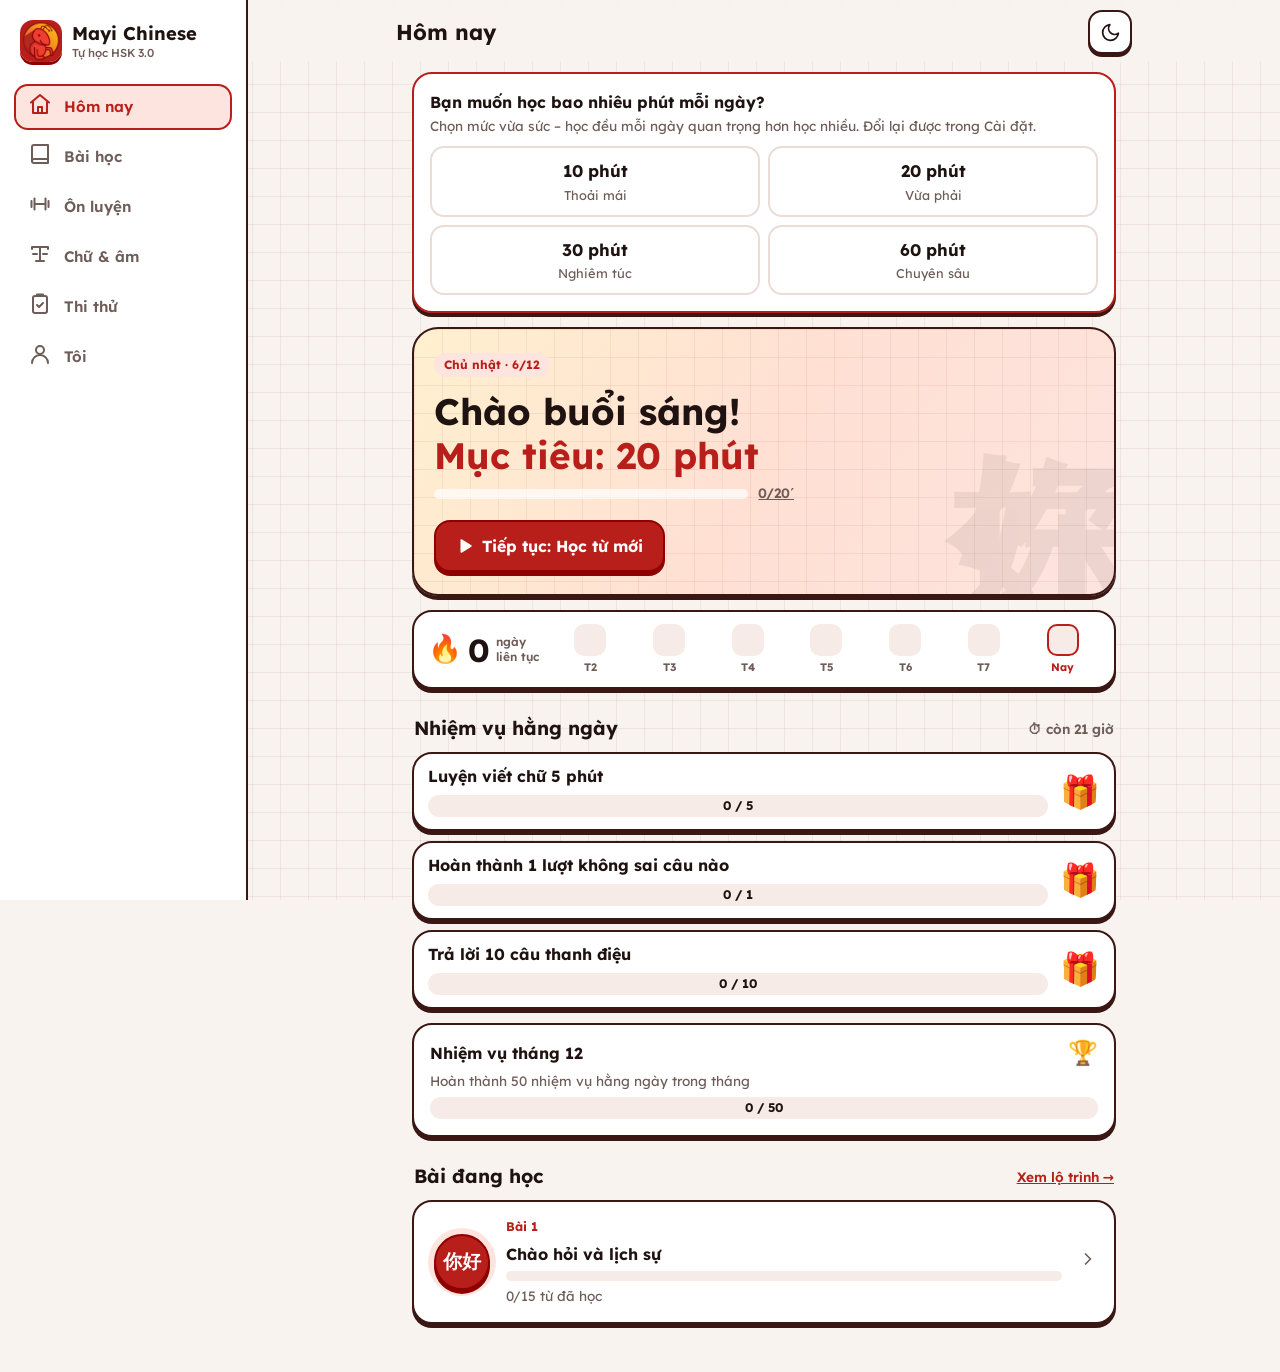
==== commit 7123715e: "Kiểu Duolingo: mục tiêu tự chọn, 3 nhiệm vụ/ngày, mở khóa HSK dần, mục Chữ & âm - Mục tiêu mỗi ngày " ====
--- a/app/index.html
+++ b/app/index.html
@@ -47,11 +47,12 @@
   <nav class="dieu-huong" aria-label="Điều hướng chính">
     <a class="thuong-hieu" href="#/" aria-label="Trang chủ Mayi Chinese">
       <img class="logo-anh" src="icons/icon-192.png" alt="" width="42" height="42">
-      <span class="ten-app">Mayi Chinese<small>HSK 3.0 · 60 phút mỗi ngày</small></span>
+      <span class="ten-app">Mayi Chinese<small>Tự học HSK 3.0</small></span>
     </a>
     <a href="#/" data-muc="trang-chu"><span data-bt="nha"></span><span>Hôm nay</span></a>
     <a href="#/bai" data-muc="bai"><span data-bt="sach"></span><span>Bài học</span></a>
     <a href="#/luyen-tap" data-muc="luyen-tap"><span data-bt="ta"></span><span>Ôn luyện</span></a>
+    <a href="#/chu-am" data-muc="chu-am"><span data-bt="chu"></span><span>Chữ & âm</span></a>
     <a href="#/thi-thu" data-muc="thi-thu"><span data-bt="thi"></span><span>Thi thử</span></a>
     <a href="#/toi" data-muc="toi"><span data-bt="nguoi"></span><span>Tôi</span></a>
   </nav>
--- a/app/css/man-hinh.css
+++ b/app/css/man-hinh.css
@@ -763,3 +763,144 @@
 .ho-so img { border-radius: 16px; box-shadow: 0 3px 0 var(--canh-chinh); flex: none; }
 .ho-so .giua { display: flex; flex-direction: column; gap: 2px; }
 .ho-so b { font: 700 1.1rem var(--font-tieu-de); }
+
+/* =========================================================
+   NHIỆM VỤ HẰNG NGÀY · MỤC TIÊU PHÚT · KHÓA CẤP · CHỮ & ÂM
+   ========================================================= */
+
+/* ---- Chọn mục tiêu mỗi ngày (lần đầu) ---- */
+.chon-muc-tieu { margin-bottom: 14px; border-color: var(--chinh-chu); }
+.luoi-muc-tieu { display: grid; grid-template-columns: repeat(2, 1fr); gap: 8px; }
+.o-muc-tieu {
+  display: flex; flex-direction: column; align-items: center; gap: 2px; padding: 10px 6px;
+  border: 2px solid var(--vien-nhat); border-radius: 14px; background: var(--be-mat); cursor: pointer; color: var(--chu);
+}
+.o-muc-tieu b { font-size: 1.05rem; }
+.o-muc-tieu span { font-size: .8rem; color: var(--chu-phu); }
+.o-muc-tieu:hover { border-color: var(--chinh-chu); }
+#chon-muc-tieu-cd button { flex-direction: column; line-height: 1.2; }
+#chon-muc-tieu-cd small { font-weight: 500; font-size: .75rem; }
+
+/* ---- Nhiệm vụ hằng ngày / tháng ---- */
+.ds-nhiem-vu { display: flex; flex-direction: column; gap: 10px; }
+.dong-nhiem-vu {
+  display: flex; align-items: center; gap: 12px; padding: 12px 14px;
+  color: inherit; text-decoration: none; transition: transform .08s, box-shadow .08s;
+}
+.dong-nhiem-vu:active { transform: translateY(3px); box-shadow: none; }
+.dong-nhiem-vu .giua { flex: 1; min-width: 0; display: flex; flex-direction: column; gap: 8px; }
+.dong-nhiem-vu b { font-size: 1rem; line-height: 1.3; }
+.ruong { flex: none; font-size: 2rem; }
+.thanh-nhiem-vu {
+  position: relative; display: block; height: 22px; border-radius: 99px; overflow: hidden;
+  background: var(--be-mat-2);
+}
+.thanh-nhiem-vu > span { display: block; height: 100%; border-radius: inherit; background: var(--vang); transition: width .5s; }
+.thanh-nhiem-vu > i {
+  position: absolute; inset: 0; display: grid; place-items: center;
+  font: 700 .78rem var(--font-than); font-style: normal; color: var(--chu);
+}
+.dong-nhiem-vu.da-xong .thanh-nhiem-vu > span { background: var(--xong); }
+.nhiem-vu-thang { display: flex; flex-direction: column; gap: 6px; margin-top: 14px; }
+.nhiem-vu-thang .emoji { font-size: 1.5rem; }
+.nhiem-vu-thang .thanh-nhiem-vu > span { background: color-mix(in srgb, var(--chinh) 70%, var(--vang)); }
+
+/* ---- Khóa cấp ---- */
+.chip-khoa:not(.dang-chon) { opacity: .7; border-style: dashed; }
+.the-khoa { display: flex; flex-direction: column; align-items: flex-start; gap: 8px; border-style: dashed; }
+.khoa-to { font-size: 2rem; }
+.cach-mo-khoa { margin: 0; padding-left: 20px; font-size: .92rem; display: flex; flex-direction: column; gap: 4px; }
+.buoc-lo-trinh.bi-khoa { opacity: .6; }
+.buoc-lo-trinh.bi-khoa .nut-tron, .buoc-lo-trinh.bi-khoa .the-phai { box-shadow: none; }
+.dong-khoa { display: block; color: var(--chu-phu); text-decoration: none; border-style: dashed; box-shadow: none; font-size: .9rem; }
+.the-mo-khoa { width: 100%; display: flex; flex-direction: column; align-items: center; gap: 8px; border-color: var(--xong); }
+.the-mo-khoa .emoji { font-size: 2.4rem; }
+
+/* ---- Chữ & âm: chọn phần ---- */
+.chon-phan-chu-am a {
+  flex: 1; min-height: 44px; display: inline-flex; align-items: center; justify-content: center;
+  border: 2px solid var(--vien-nhat); border-radius: 14px; background: var(--be-mat);
+  color: var(--chu); text-decoration: none; font-weight: 700; font-size: .88rem; white-space: nowrap; padding: 0 6px;
+}
+.chon-phan-chu-am a.dang-chon { border-color: var(--chinh-chu); background: var(--chinh-nhat); color: var(--chinh-chu); }
+.gioi-thieu-chu-am { display: flex; flex-direction: column; gap: 8px; margin-top: 12px; }
+.gioi-thieu-chu-am b { font: 700 1.1rem var(--font-tieu-de); }
+
+/* Ô thanh mẫu (shī shí shǐ shì …) */
+.luoi-thanh-mau { display: grid; grid-template-columns: repeat(5, 1fr); gap: 6px; }
+.o-thanh-mau {
+  display: flex; flex-direction: column; align-items: center; gap: 2px; padding: 10px 2px;
+  border: 2px solid currentColor; border-radius: 14px; background: var(--be-mat); cursor: pointer;
+  box-shadow: 0 3px 0 currentColor;
+}
+.o-thanh-mau .pinyin { font-size: 1.1rem; }
+.o-thanh-mau .nho { font-size: .68rem; color: var(--chu-phu); }
+.o-thanh-mau.dang-chon { background: color-mix(in srgb, currentColor 14%, var(--be-mat)); }
+.khong-mau-thanh .o-thanh-mau { color: var(--vien-the); }
+.meo-thanh { min-height: 2.6em; margin: 10px 2px 0; }
+
+/* Ô âm đầu / vần */
+.ten-nhom-am { margin: 14px 2px 6px; font-size: .82rem; font-weight: 700; color: var(--chu-phu); }
+.luoi-am { display: grid; grid-template-columns: repeat(4, 1fr); gap: 8px; }
+.o-am {
+  display: flex; flex-direction: column; align-items: center; gap: 6px; padding: 10px 8px 9px;
+  border: var(--vien-rong) solid var(--vien-the); border-radius: 14px; background: var(--be-mat);
+  box-shadow: 0 3px 0 var(--khoi); cursor: pointer; color: var(--chu);
+}
+.o-am:active { transform: translateY(2px); box-shadow: none; }
+.o-am .pinyin { font-size: 1.2rem; }
+.o-am .thanh-tien-do { width: 100%; height: 6px; }
+.o-am .thanh-tien-do > span, .o-bo-thu .thanh-tien-do > span { background: var(--vang); }
+.o-am.thao, .o-bo-thu.thao { border-color: var(--vang); box-shadow: 0 3px 0 var(--vang); }
+.o-am.khong-vd { opacity: .6; }
+.meo-doc { margin: 8px 0 0; padding: 10px 12px; border-radius: 12px; background: var(--vang-nhat); }
+.luoi-vd-am { display: grid; grid-template-columns: repeat(auto-fill, minmax(84px, 1fr)); gap: 8px; }
+.o-vd-am {
+  display: flex; flex-direction: column; align-items: center; gap: 2px; padding: 8px 4px;
+  border: 2px solid var(--vien-nhat); border-radius: 12px; background: var(--be-mat); cursor: pointer; color: var(--chu);
+}
+.o-vd-am .han { font-size: 1.6rem; line-height: 1.2; }
+
+/* Chữ vẽ bằng SVG (nét cơ bản, bộ thủ) */
+.svg-chu { width: 88px; height: 88px; display: block; }
+.svg-chu.nho { width: 48px; height: 48px; flex: none; }
+.svg-chu path.net-thuong { fill: var(--chu); }
+.svg-chu path.net-mo { fill: var(--vien-nhat); }
+.svg-chu path.net-to { fill: var(--chinh-chu); }
+.svg-thay { font-size: 3rem; }
+
+/* Nét cơ bản */
+.luoi-net { display: grid; grid-template-columns: repeat(auto-fill, minmax(150px, 1fr)); gap: 10px; }
+.o-net {
+  display: flex; flex-direction: column; align-items: center; gap: 4px; padding: 12px 10px;
+  text-align: center; cursor: pointer; color: var(--chu); font: inherit;
+}
+.o-net:active { transform: translateY(3px); box-shadow: none; }
+.o-net .ten-net { font-size: .9rem; }
+.o-net .chu-phu { font-size: .78rem; }
+.ds-quy-tac { display: flex; flex-direction: column; gap: 10px; }
+.dong-quy-tac {
+  display: flex; align-items: center; gap: 12px; text-align: left; cursor: pointer;
+  color: var(--chu); font: inherit; padding: 12px 14px;
+}
+.dong-quy-tac .giua { flex: 1; display: flex; flex-direction: column; gap: 2px; }
+
+/* Bộ thủ */
+.luoi-bo-thu { display: grid; grid-template-columns: repeat(auto-fill, minmax(100px, 1fr)); gap: 10px; }
+.o-bo-thu {
+  display: flex; flex-direction: column; align-items: center; gap: 2px; padding: 10px 6px;
+  border: var(--vien-rong) solid var(--vien-the); border-radius: 16px; background: var(--be-mat);
+  box-shadow: 0 3px 0 var(--khoi); cursor: pointer; color: var(--chu); text-align: center; font: inherit;
+}
+.o-bo-thu:active { transform: translateY(2px); box-shadow: none; }
+.bo-lon { font-size: 2rem; line-height: 1.2; }
+.bo-lon small { font-size: 1rem; color: var(--chu-phu); margin-left: 4px; }
+.o-bo-thu .chu-phu { font-size: .74rem; line-height: 1.25; min-height: 2.5em; }
+.o-bo-thu .thanh-tien-do { width: 100%; height: 6px; margin-top: 4px; }
+.luoi-vd-bo { display: flex; flex-direction: column; gap: 8px; }
+.o-vd-bo { display: flex; align-items: center; gap: 12px; padding: 6px; border-radius: 12px; background: var(--be-mat-2); }
+.o-vd-bo .giua { display: flex; flex-direction: column; min-width: 0; }
+.nut-chu-vd { border: 0; background: var(--be-mat); border-radius: 10px; padding: 4px; cursor: pointer; }
+.nut-chu-vd .svg-chu { width: 56px; height: 56px; }
+.lien-ket-doc { border: 0; background: none; padding: 0; font-size: 1.15rem; text-align: left; cursor: pointer; color: var(--chinh-chu); }
+.chu-hoi-bo .svg-chu { width: 120px; height: 120px; margin: 4px auto; }
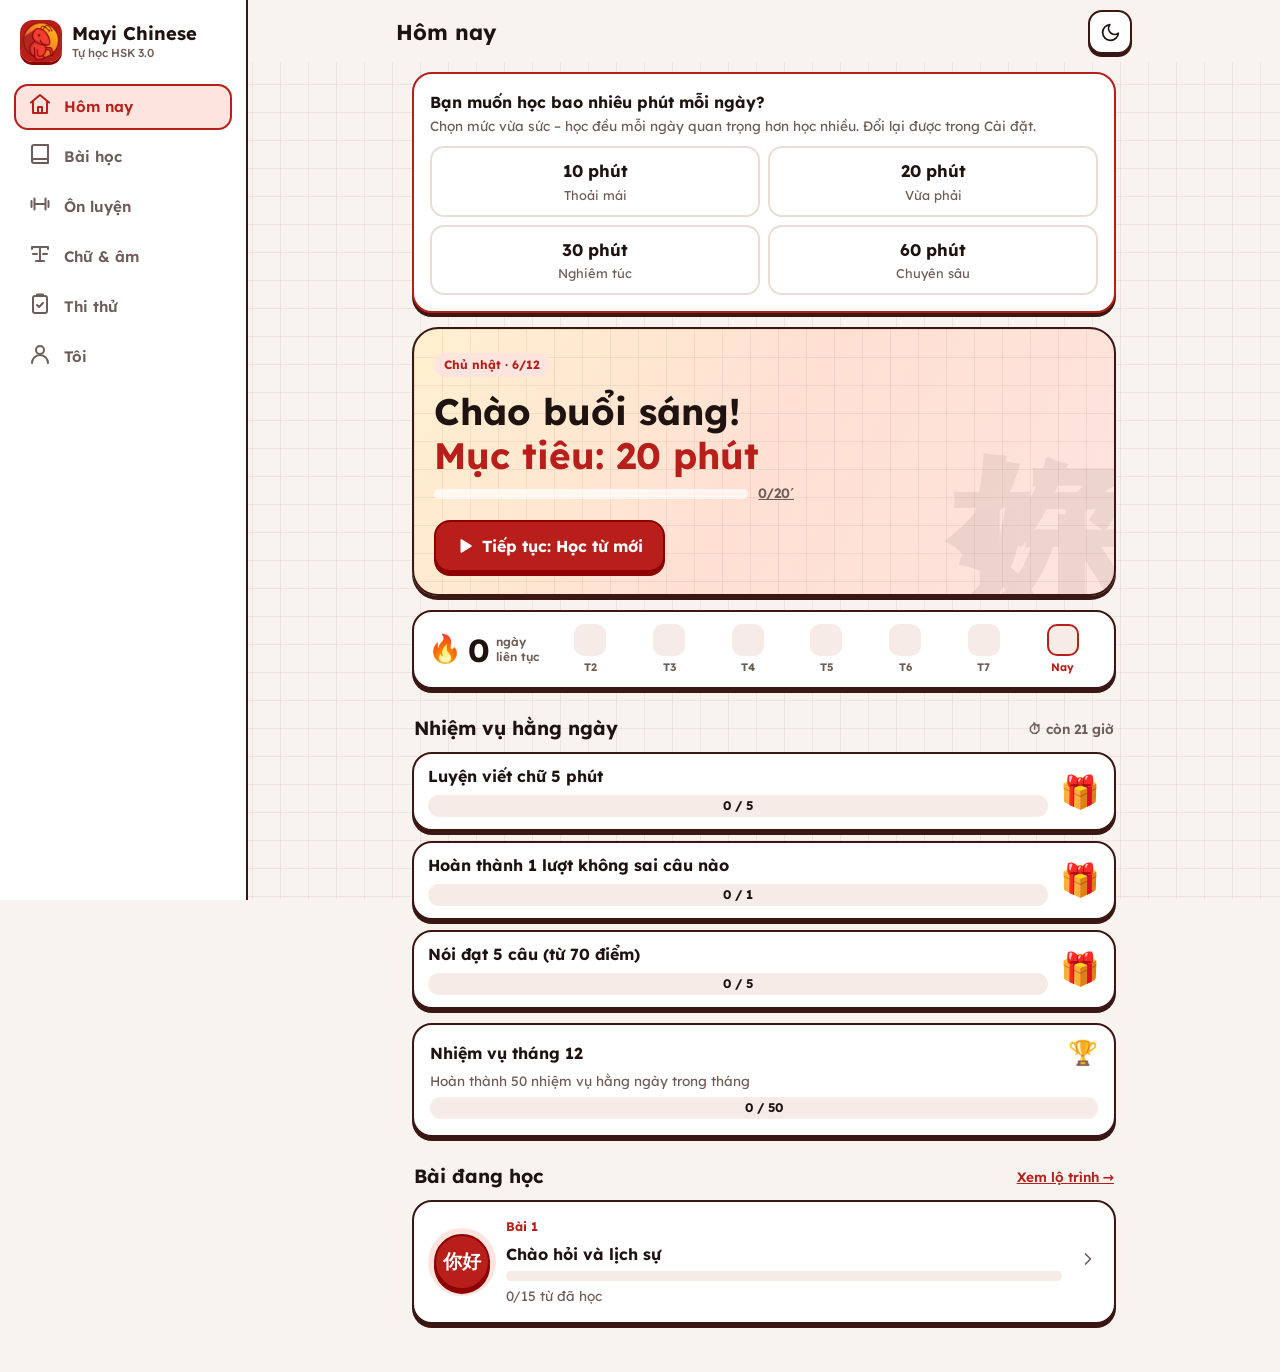
==== commit 161ef9e7: "Mở app nhanh hơn: chỉ lấy bộ nhớ (không tải lại ngầm), tải sẵn dữ liệu từ index.html, hiện thời gian" ====
--- a/app/index.html
+++ b/app/index.html
@@ -86,6 +86,14 @@
     document.getElementById('noi-dung').innerHTML =
       '<p class="loi">Trình duyệt này quá cũ. Hãy dùng Chrome, Edge hoặc Safari bản mới.</p>';
   </script>
+  <!-- Bắt đầu tải dữ liệu từ vựng NGAY, song song với việc tải mã JS (du-lieu.js dùng lại các yêu cầu này) -->
+  <script>
+    window.__taiTruoc = {};
+    ['data/hsk1.json', 'data/hsk2.json', 'data/hsk3.json', 'data/theo-sach-hsk1.json', 'data/chu-de-hsk2.json', 'data/chu-de-hsk3.json']
+      .forEach(function (f) {
+        try { var p = fetch(f, { cache: 'no-cache' }); p.catch(function () {}); window.__taiTruoc[f] = p; } catch (e) { /* bỏ qua */ }
+      });
+  </script>
   <script type="module" src="js/app.js"></script>
 </body>
 </html>
--- a/app/css/style.css
+++ b/app/css/style.css
@@ -104,11 +104,13 @@
 .phan-nghe    { --mau: #7c3aed; }
 .phan-viet    { --mau: #be185d; }
 .phan-nguPhap { --mau: #047857; }
+.phan-noi     { --mau: #b81f1a; }
 :root[data-giao-dien="toi"] .phan-on      { --mau: #60a5fa; }
 :root[data-giao-dien="toi"] .phan-moi     { --mau: #fbbf24; }
 :root[data-giao-dien="toi"] .phan-nghe    { --mau: #a78bfa; }
 :root[data-giao-dien="toi"] .phan-viet    { --mau: #f472b6; }
 :root[data-giao-dien="toi"] .phan-nguPhap { --mau: #34d399; }
+:root[data-giao-dien="toi"] .phan-noi     { --mau: #f87171; }
 
 /* ---------- 5. Phông chữ & nền tảng ---------- */
 :root {
--- a/app/css/man-hinh.css
+++ b/app/css/man-hinh.css
@@ -904,3 +904,63 @@
 .nut-chu-vd .svg-chu { width: 56px; height: 56px; }
 .lien-ket-doc { border: 0; background: none; padding: 0; font-size: 1.15rem; text-align: left; cursor: pointer; color: var(--chinh-chu); }
 .chu-hoi-bo .svg-chu { width: 120px; height: 120px; margin: 4px auto; }
+
+/* ===== Nói & phát âm (man-luyen-noi.js) ===== */
+.o-ky-nang-rong { grid-column: 1 / -1; background: linear-gradient(120deg, var(--vang-nhat), var(--chinh-nhat)); }
+.the-gioi-thieu-noi { display: flex; gap: 12px; align-items: flex-start; margin-bottom: 14px; }
+.the-gioi-thieu-noi .emoji-lon { font-size: 2rem; line-height: 1; }
+.the-gioi-thieu-noi p { margin: 4px 0 0; }
+.de-bai-noi { display: flex; flex-direction: column; align-items: center; text-align: center; gap: 2px; width: 100%; }
+.de-bai-noi .cau-doc { font-size: clamp(1.6rem, 7vw, 2.2rem); line-height: 1.4; margin: 6px 0 2px; }
+.de-bai-noi .hang-nghe { justify-content: center; margin-top: 10px; }
+.de-bai-noi .goi-y-noi { font-size: 1.3rem; margin: 6px 0 0; }
+.khung-noi { display: flex; flex-direction: column; align-items: center; gap: 6px; width: 100%; margin-top: 14px;
+  padding-top: 14px; border-top: 1px dashed var(--vien-nhat); }
+.nut-mic { width: 92px; height: 92px; border-radius: 50%; border: 2px solid var(--vien-the); cursor: pointer;
+  background: var(--vang); color: #3b1714; box-shadow: 0 5px 0 var(--khoi); display: grid; place-items: center;
+  transition: transform .1s; }
+.nut-mic .bt { width: 40px; height: 40px; }
+.nut-mic:active { transform: translateY(4px); box-shadow: 0 1px 0 var(--khoi); }
+.nut-mic:disabled { opacity: .45; cursor: not-allowed; }
+.nut-mic.dang-nghe { background: var(--chinh); color: var(--tren-chinh); animation: nhip-mic 1.2s ease-in-out infinite; }
+@keyframes nhip-mic {
+  0%, 100% { box-shadow: 0 5px 0 var(--khoi), 0 0 0 0 color-mix(in srgb, var(--chinh) 45%, transparent); }
+  50% { box-shadow: 0 5px 0 var(--khoi), 0 0 0 16px color-mix(in srgb, var(--chinh) 0%, transparent); }
+}
+@media (prefers-reduced-motion: reduce) { .nut-mic.dang-nghe { animation: none; } }
+.trang-thai-mic { margin: 4px 0 0; text-align: center; }
+.chu-dang-nghe { margin: 0; font-size: 1.4rem; min-height: 1.6em; color: var(--chu-phu); }
+.ket-qua-noi { width: 100%; }
+.ket-qua-noi:empty { display: none; }
+.loi-noi { margin: 6px 0 0; padding: 10px 12px; border-radius: 12px; background: var(--canh-bao);
+  border: 1px solid var(--canh-bao-vien); line-height: 1.5; }
+.ket-qua-cham { display: flex; align-items: center; gap: 12px; justify-content: center; margin-top: 6px; }
+.diem-noi { width: 70px; height: 70px; border-radius: 50%; display: flex; flex-direction: column; align-items: center;
+  justify-content: center; border: 3px solid currentColor; flex: none; }
+.diem-noi b { font-size: 1.6rem; line-height: 1; }
+.diem-noi span { font-size: .72rem; }
+.muc-tot .diem-noi { color: #15803d; }
+.muc-kha .diem-noi { color: #2a78d6; }
+.muc-tb .diem-noi { color: #c26a00; }
+.muc-yeu .diem-noi { color: #c0262d; }
+.nhan-xet-noi { margin: 0; font-weight: 600; text-align: left; }
+.chu-cham { display: flex; flex-wrap: wrap; justify-content: center; gap: 6px; margin: 12px 0 4px; }
+.o-cham { display: flex; flex-direction: column; align-items: center; min-width: 46px; padding: 6px 6px 4px; border-radius: 12px;
+  border: 2px solid transparent; }
+.o-cham .han { font-size: 1.6rem; line-height: 1.2; }
+.o-cham small { font-size: .74rem; line-height: 1.3; }
+.o-cham.dung { background: color-mix(in srgb, #22c55e 14%, var(--be-mat)); border-color: color-mix(in srgb, #15803d 45%, transparent); }
+.o-cham.thanh { background: color-mix(in srgb, #f59e0b 18%, var(--be-mat)); border-color: #d97706; }
+.o-cham.sai, .o-cham.thieu { background: color-mix(in srgb, #ef4444 13%, var(--be-mat)); border-color: #dc2626; }
+.o-cham .ghi-chu-cham { font-weight: 700; }
+.may-nghe { text-align: center; margin: 4px 0 0; }
+.tu-cham { display: flex; flex-direction: column; align-items: center; gap: 6px; text-align: center; }
+.tu-cham audio { width: 100%; max-width: 320px; }
+.hang-tu-cham { display: flex; flex-wrap: wrap; gap: 8px; justify-content: center; }
+.hang-tu-cham .nut.dang-chon { background: var(--chinh); color: var(--tren-chinh); }
+.hang-am-sai { display: flex; flex-wrap: wrap; gap: 8px; }
+.chip-am { display: inline-flex; align-items: baseline; gap: 4px; padding: 6px 12px; border-radius: 999px; cursor: pointer;
+  border: 1px solid var(--vien-nhat); background: var(--be-mat-2, var(--be-mat)); color: var(--chu); font: inherit; }
+.chip-am .pinyin { font-weight: 700; font-size: 1.05rem; }
+.the-doc-thu { display: flex; align-items: center; gap: 12px; justify-content: center; flex-wrap: wrap; }
+.the-doc-thu .tu-hoi { font-size: 3rem; }
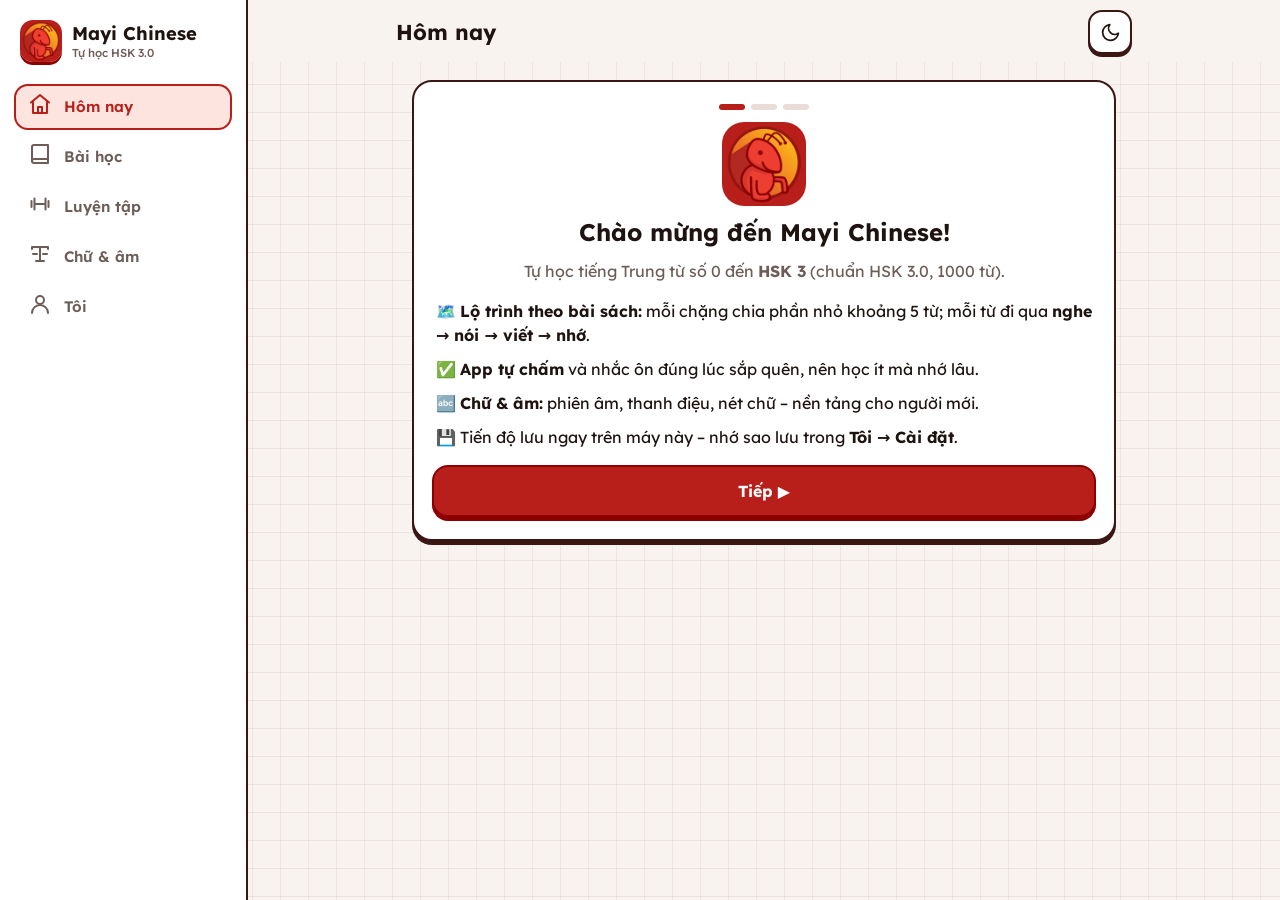
==== commit f802bf45: "Đợt 3: thanh dưới 5 mục – 'Ôn luyện' đổi thành 'Luyện tập', chứa Ôn theo chủ đề (#/chu-de + trắc ngh" ====
--- a/app/index.html
+++ b/app/index.html
@@ -51,9 +51,8 @@
     </a>
     <a href="#/" data-muc="trang-chu"><span data-bt="nha"></span><span>Hôm nay</span></a>
     <a href="#/bai" data-muc="bai"><span data-bt="sach"></span><span>Bài học</span></a>
-    <a href="#/luyen-tap" data-muc="luyen-tap"><span data-bt="ta"></span><span>Ôn luyện</span></a>
+    <a href="#/luyen-tap" data-muc="luyen-tap"><span data-bt="ta"></span><span>Luyện tập</span></a>
     <a href="#/chu-am" data-muc="chu-am"><span data-bt="chu"></span><span>Chữ & âm</span></a>
-    <a href="#/thi-thu" data-muc="thi-thu"><span data-bt="thi"></span><span>Thi thử</span></a>
     <a href="#/toi" data-muc="toi"><span data-bt="nguoi"></span><span>Tôi</span></a>
   </nav>
 
--- a/app/css/man-hinh.css
+++ b/app/css/man-hinh.css
@@ -248,6 +248,12 @@
 }
 .ghi-chu .emoji { font-size: 1.3rem; }
 .ghi-chu ul { margin: 4px 0 0; padding-left: 18px; }
+/* Chữ đa âm: "Chữ này còn đọc là …" */
+.doc-khac {
+  display: flex; gap: 10px; margin-top: 12px; padding: 10px 14px;
+  border-radius: 16px; font-size: .95rem; border: 2px dashed var(--vien-nhat);
+}
+.doc-khac .emoji { font-size: 1.2rem; }
 .lien-ket-ngoai { display: inline-block; margin-top: 14px; font-size: .9rem; font-weight: 600; }
 
 /* Vùng nút trả lời (dính ở đáy màn hình) */
@@ -631,6 +637,12 @@
 .dong-xem-lai { padding: 10px 12px; border-radius: 14px; border: 1px solid var(--vien-nhat); background: var(--be-mat); font-size: .9rem; }
 .dong-xem-lai.sai { border-color: color-mix(in srgb, #dc2626 50%, transparent); background: color-mix(in srgb, #ef4444 7%, var(--be-mat)); }
 .dong-xem-lai .dong-tren { flex-wrap: wrap; }
+.tu-viet-cau { margin-top: 8px; padding-top: 8px; border-top: 1px dashed var(--vien-nhat); display: grid; gap: 6px; }
+.hang-tu-viet { display: flex; gap: 6px; }
+.hang-tu-viet input { flex: 1; min-width: 0; padding: 8px 10px; border-radius: 10px; border: 2px solid var(--vien-nhat);
+  background: var(--be-mat); color: var(--chu); font-size: 1.05rem; }
+.kq-tu-viet { margin: 0; }
+.kq-tu-viet.tot { color: var(--chu); font-weight: 600; }
 .noi-dung-xem-lai { display: flex; gap: 10px; align-items: flex-start; margin-top: 6px; }
 .noi-dung-xem-lai .han { font-size: 1.1rem; }
 .tranh-nho { font-size: 1.8rem; line-height: 1; }
@@ -778,6 +790,7 @@
 .o-muc-tieu b { font-size: 1.05rem; }
 .o-muc-tieu span { font-size: .8rem; color: var(--chu-phu); }
 .o-muc-tieu:hover { border-color: var(--chinh-chu); }
+.du-kien { margin: 10px 0 0; }
 #chon-muc-tieu-cd button { flex-direction: column; line-height: 1.2; }
 #chon-muc-tieu-cd small { font-weight: 500; font-size: .75rem; }
 
@@ -860,6 +873,10 @@
   border: 2px solid var(--vien-nhat); border-radius: 12px; background: var(--be-mat); cursor: pointer; color: var(--chu);
 }
 .o-vd-am .han { font-size: 1.6rem; line-height: 1.2; }
+.o-vd-am .chu-khop { color: var(--chinh-chu); }
+.luu-y-am { margin-top: 14px; }
+.luu-y-am summary { cursor: pointer; }
+.luu-y-am ul { margin: 10px 0 0; padding-left: 20px; display: grid; gap: 6px; }
 
 /* Chữ vẽ bằng SVG (nét cơ bản, bộ thủ) */
 .svg-chu { width: 88px; height: 88px; display: block; }
@@ -954,6 +971,9 @@
 .o-cham.sai, .o-cham.thieu { background: color-mix(in srgb, #ef4444 13%, var(--be-mat)); border-color: #dc2626; }
 .o-cham .ghi-chu-cham { font-weight: 700; }
 .may-nghe { text-align: center; margin: 4px 0 0; }
+.nhac-noi { margin: 8px 0 0; padding: 8px 12px; border-radius: 12px; background: color-mix(in srgb, #f59e0b 14%, var(--be-mat)); text-align: center; }
+.nhac-noi.dung-nghia { background: color-mix(in srgb, #22c55e 14%, var(--be-mat)); }
+.nhac-bien-dieu { margin: 8px 0 0; padding: 8px 12px; border-radius: 12px; background: var(--vang-nhat); font-size: .9rem; text-align: left; }
 .tu-cham { display: flex; flex-direction: column; align-items: center; gap: 6px; text-align: center; }
 .tu-cham audio { width: 100%; max-width: 320px; }
 .hang-tu-cham { display: flex; flex-wrap: wrap; gap: 8px; justify-content: center; }
@@ -964,3 +984,216 @@
 .chip-am .pinyin { font-weight: 700; font-size: 1.05rem; }
 .the-doc-thu { display: flex; align-items: center; gap: 12px; justify-content: center; flex-wrap: wrap; }
 .the-doc-thu .tu-hoi { font-size: 3rem; }
+
+/* ==================== TỪ LOẠI & TRẬT TỰ CÂU (man-tu-loai.js) ==================== */
+/* Màn hình hẹp: 4 ô chọn phần của Chữ & âm xếp 2 × 2 cho khỏi tràn */
+@media (max-width: 440px) {
+  .chon-phan-chu-am { display: grid; grid-template-columns: 1fr 1fr; }
+}
+/* Nhãn từ loại bấm được (trên thẻ từ, trang xem từ) */
+.nut-tu-loai { border: none; font-family: inherit; cursor: pointer; line-height: 1.3; min-height: 30px; padding: 4px 10px; font-size: .8rem; }
+.nut-tu-loai:hover { filter: brightness(.95); }
+.nut-tu-loai .dau-hoi {
+  display: inline-grid; place-items: center; width: 15px; height: 15px; border-radius: 50%;
+  font-size: .68rem; border: 1.5px solid currentColor; opacity: .75;
+}
+/* Sơ đồ câu: mỗi mảnh có vạch màu theo vai trò (màu biểu đồ đã kiểm tra mù màu, chữ giữ màu thường) */
+.so-do-cau > b { font: 700 1.05rem var(--font-tieu-de); }
+.dong-so-do { display: flex; align-items: center; gap: 8px; margin-bottom: 6px; }
+.hang-manh { display: flex; flex-wrap: wrap; gap: 6px; }
+.manh-cau {
+  display: inline-flex; flex-direction: column; align-items: center; gap: 2px;
+  padding: 6px 10px; border-radius: 12px; background: var(--be-mat-2);
+  border-bottom: 4px solid var(--mau-vai, var(--vien-nhat));
+}
+.manh-cau .chu-manh { font-weight: 700; }
+.manh-cau .han.chu-manh { font-size: 1.35rem; }
+.manh-cau small { font-size: .7rem; color: var(--chu-phu); white-space: nowrap; }
+.vai-1 { --mau-vai: var(--bd-1); }
+.vai-2 { --mau-vai: var(--bd-2); }
+.vai-3 { --mau-vai: var(--bd-3); }
+.vai-4 { --mau-vai: var(--bd-4); }
+.vai-5 { --mau-vai: var(--bd-5); }
+.thu-tu-cau { margin: 10px 0 0; padding-left: 22px; display: flex; flex-direction: column; gap: 6px; }
+.thu-tu-cau li { padding-left: 6px; border-left: 4px solid var(--mau-vai); }
+.thu-tu-cau a { color: inherit; text-decoration: none; }
+.thu-tu-cau .han { color: var(--chu-phu); margin-left: 4px; }
+/* Danh sách từ loại */
+.ds-tu-loai { display: flex; flex-direction: column; gap: 10px; }
+.the-tu-loai { display: flex; align-items: center; gap: 12px; padding: 12px 14px; color: inherit; text-decoration: none; }
+.the-tu-loai .giua { flex: 1; min-width: 0; display: flex; flex-direction: column; gap: 2px; }
+.o-emoji-tl { font-size: 1.8rem; flex: none; }
+/* Trang một từ loại */
+.dau-tu-loai { text-align: center; }
+.dau-tu-loai h2 { margin: 4px 0; }
+.dau-tu-loai .emoji-to { font-size: 3rem; }
+.ds-gach { margin: 0; padding-left: 20px; display: flex; flex-direction: column; gap: 6px; }
+.ds-cong-thuc { display: flex; flex-direction: column; gap: 6px; margin-top: 8px; }
+.cong-thuc-tl {
+  padding: 10px 12px; border-radius: 12px; font-weight: 600;
+  background: var(--chinh-nhat); border-left: 4px solid var(--chinh-chu);
+}
+.can-nho-tl { background: var(--vang-nhat); }
+.ghi-chu-vi-du { margin-top: 4px !important; font-size: .88rem; color: var(--chu-phu); }
+.ds-np-tu-loai .chip { border-radius: 14px; padding: 6px 12px; text-align: left; }
+.ds-np-tu-loai .chip small { white-space: nowrap; }
+
+/* ==================== THẺ TỪ TỰ CHẤM (man-the-tu.js) ==================== */
+.cau-the-tu { flex: 1; display: flex; flex-direction: column; align-items: center; gap: 10px; text-align: center; }
+.cau-the-tu > .goc-the { align-self: stretch; margin-bottom: auto; }
+.cau-the-tu::after { content: ''; margin-top: auto; }   /* đẩy đề bài vào giữa thẻ */
+.ket-qua-cham { display: flex; flex-direction: column; align-items: center; gap: 4px; padding: 12px 14px; border-radius: 16px; margin-bottom: 14px; line-height: 1.5; text-align: center; }
+.ket-qua-cham.la-dung { background: color-mix(in srgb, #22c55e 14%, var(--be-mat)); }
+.ket-qua-cham.la-sai { background: color-mix(in srgb, #ef4444 12%, var(--be-mat)); }
+.ket-qua-cham > b { font-size: 1.1rem; }
+.ket-qua-cham .han { font-size: 1.15rem; }
+
+/* ==================== CHẶNG BÀI HỌC (man-chang.js) ==================== */
+/* 5 bước kỹ năng Nghe → Nói → Viết → Ghép → Đọc */
+.buoc-ky { display: grid; grid-template-columns: repeat(5, 1fr); gap: 4px; }
+.o-ky {
+  display: flex; flex-direction: column; align-items: center; gap: 0; padding: 4px 0;
+  border-radius: 12px; font-size: 1.05rem; opacity: .45; border: 2px solid transparent;
+}
+.o-ky small { font-size: .68rem; font-weight: 700; color: var(--chu-phu); }
+.o-ky.xong { opacity: .8; }
+.o-ky.dang { opacity: 1; border-color: var(--chinh-chu); background: var(--chinh-nhat); }
+.o-ky.dang small { color: var(--chinh-chu); }
+.o-ky.bo { opacity: .2; text-decoration: line-through; }
+.the-chang { min-height: 320px; }
+/* Phản hồi sau khi trả lời */
+.phan-hoi { margin-top: 10px; padding: 10px 14px; border-radius: 16px; line-height: 1.5; background: var(--be-mat-2); }
+.phan-hoi:empty { display: none; }
+.phan-hoi.la-dung { background: color-mix(in srgb, #22c55e 14%, var(--be-mat)); }
+.phan-hoi.la-sai { background: color-mix(in srgb, #ef4444 12%, var(--be-mat)); }
+.phan-hoi > b { display: block; }
+.vung-tra-loi #nut-tiep { margin-top: 10px; }
+/* Ghép cặp */
+.luoi-ghep { display: grid; grid-template-columns: 1fr 1.6fr; gap: 10px; margin-top: 8px; }
+.cot-ghep { display: flex; flex-direction: column; gap: 8px; }
+.o-ghep {
+  min-height: 56px; padding: 6px 10px; border-radius: 14px; cursor: pointer;
+  border: var(--vien-rong) solid var(--vien-the); background: var(--be-mat); color: var(--chu);
+  box-shadow: 0 3px 0 var(--khoi); font: 600 .9rem var(--font-than); line-height: 1.3;
+}
+.o-ghep.han { font-size: 1.5rem; font-weight: 500; }
+.o-ghep.dang-chon { border-color: var(--chinh-chu); background: var(--chinh-nhat); }
+.o-ghep.sai { border-color: #dc2626; background: color-mix(in srgb, #ef4444 14%, var(--be-mat)); }
+.o-ghep.xong { opacity: .35; box-shadow: none; border-color: #15803d; cursor: default; }
+/* Tổng kết theo kỹ năng */
+.bang-ky { display: grid; grid-template-columns: repeat(auto-fit, minmax(64px, 1fr)); gap: 8px; width: 100%; margin: 10px 0; }
+.bang-ky .o-ket-qua { --mau-nut: var(--chinh-chu); padding: 10px 2px; }
+.bang-ky .o-ket-qua b { font-size: 1.2rem; }
+/* Trang bài: các chặng */
+.ds-chang { display: flex; flex-direction: column; gap: 10px; margin-top: 14px; }
+.the-chang-bai { display: flex; align-items: center; gap: 12px; padding: 12px 14px; color: inherit; text-decoration: none; }
+.the-chang-bai .giua { flex: 1; min-width: 0; display: flex; flex-direction: column; gap: 3px; }
+.the-chang-bai .han-chang { font-size: 1.15rem; letter-spacing: .04em; }
+.the-chang-bai.khoa { opacity: .55; border-style: dashed; box-shadow: none; }
+.the-chang-bai.dang { border-color: var(--chinh-chu); }
+.nut-tron-chang {
+  flex: none; width: 46px; height: 46px; border-radius: 50%; display: grid; place-items: center;
+  background: var(--be-mat-2); font: 700 1.1rem var(--font-tieu-de);
+}
+.the-chang-bai.dang .nut-tron-chang { background: var(--chinh); color: var(--tren-chinh); }
+.the-chang-bai.xong .nut-tron-chang { background: var(--vang-nhat); color: var(--vang-chu); }
+.ky-nho { font-size: .85rem; letter-spacing: .1em; }
+
+/* ==================== CHẠM TỪ XEM NGHĨA (cham-tu.js) ==================== */
+.tu-cham {
+  all: unset; cursor: pointer; border-radius: 4px;
+  border-bottom: 2px solid transparent;
+}
+.tu-cham:hover { background: var(--chinh-nhat); }
+.tu-cham:focus-visible { outline: 2px solid var(--chinh-chu); outline-offset: 1px; }
+.tu-cham.chua-hoc { border-bottom: 2px dotted var(--vang); }
+mark .tu-cham { color: inherit; font-weight: inherit; }
+.dong-xem-tu { display: flex; align-items: center; gap: 10px; margin-top: 4px; }
+
+/* ==================== ĐỌC HIỂU (man-doc-hieu.js) ==================== */
+.thanh-cong-cu-doc { display: flex; gap: 8px; align-items: center; flex-wrap: wrap; margin-top: 12px; }
+.thanh-cong-cu-doc .chip { min-height: 36px; padding: 0 14px; }
+.bai-doc { margin-top: 10px; display: flex; flex-direction: column; gap: 12px; }
+.dong-doc { display: flex; gap: 10px; align-items: flex-start; }
+.dong-doc .giua { flex: 1; min-width: 0; }
+.dong-doc p { margin: 0; }
+.ai-noi {
+  flex: none; min-width: 44px; padding: 2px 8px; border-radius: 99px; text-align: center;
+  background: var(--chinh-nhat); color: var(--chinh-chu); font-weight: 700; font-size: .85rem;
+}
+.cau-doc { font-size: 1.35rem; line-height: 1.55; }
+.py-doc { font-size: .98rem; }
+.dich-doc { color: var(--chu-phu); font-size: .92rem; margin-top: 2px !important; }
+.bai-doc.an-py .py-doc, .bai-doc.an-dich .dich-doc { display: none; }
+.cau-hoi-doc { margin-bottom: 10px; display: flex; flex-direction: column; gap: 8px; }
+.de-hoi-doc { margin: 0; font-weight: 600; line-height: 1.5; }
+.de-hoi-doc .han { font-size: 1.2rem; font-weight: 500; }
+.cau-hoi-doc .dich-hoi { margin: -4px 0 0; }
+.cau-hoi-doc.la-dung { border-color: #15803d; }
+.cau-hoi-doc.la-sai { border-color: #dc2626; }
+.cau-hoi-doc .nut-lua-chon .han { font-size: 1.25rem; }
+.dinh-dau { white-space: nowrap; }
+
+/* Vùng trả lời cao (4 đáp án dài + phản hồi) mà vẫn ghim đáy thì bị đẩy lên ĐÈ thẻ câu hỏi (lỗi trên điện thoại)
+   → khi có lưới đáp án / phản hồi thì để chảy bình thường, chỉ ghim nút Tiếp tục. */
+.vung-tra-loi:has(.luoi-lua-chon), .vung-tra-loi:has(.phan-hoi), .vung-tra-loi:has(.luoi-ghep) {
+  position: static; background: none;
+}
+.vung-tra-loi:has(.luoi-lua-chon) #nut-tiep, .vung-tra-loi:has(.phan-hoi) #nut-tiep {
+  position: sticky; bottom: calc(10px + env(safe-area-inset-bottom)); z-index: 2;
+}
+
+/* Cửa học trên điện thoại: nút Tiếp tục luôn nằm ở đáy màn hình (cả màn giới thiệu từ dài),
+   chừa chỗ phía dưới để khung phản hồi không bị nút che (đánh giá tester 2026-11-21) */
+@media (max-width: 959px) {
+  .phien-chang { padding-bottom: 86px; }
+  .phien-chang .vung-tra-loi #nut-tiep {
+    position: fixed; left: 16px; right: 16px; width: auto; margin: 0;
+    bottom: calc(12px + env(safe-area-inset-bottom)); z-index: 25;
+  }
+}
+
+/* ==================== TRANG CHẶNG: PHẦN + CỬA (biểu tượng) ==================== */
+.the-phan { display: flex; flex-direction: column; gap: 8px; padding: 14px; }
+.the-phan.dang { border-color: var(--chinh-chu); }
+.the-phan.khoa { opacity: .6; border-style: dashed; box-shadow: none; }
+.dau-phan { display: flex; align-items: center; gap: 8px; }
+.dau-phan b { font: 700 1.05rem var(--font-tieu-de); }
+.the-phan .han-chang { margin: 0; color: var(--chu-phu); }
+.hang-cua { display: flex; align-items: center; flex-wrap: wrap; gap: 6px 0; }
+.noi-cua { flex: 0 0 10px; height: 4px; border-radius: 2px; background: var(--vien-nhat); }
+.cua {
+  position: relative; flex: none; width: 46px; height: 46px; border-radius: 50%;
+  display: grid; place-items: center; text-decoration: none; font-size: 1.3rem;
+  background: var(--be-mat-2); border: var(--vien-rong) solid var(--vien-nhat);
+  box-shadow: 0 3px 0 var(--vien-nhat);
+}
+.cua.xong { background: var(--vang-nhat); border-color: var(--vang); box-shadow: 0 3px 0 var(--vang); }
+.cua.dang {
+  background: var(--chinh); border-color: var(--canh-chinh, var(--chinh-chu)); box-shadow: 0 4px 0 var(--canh-chinh, var(--chinh-chu));
+  animation: nhip-cua 1.6s ease-in-out infinite;
+}
+.cua.khoa { filter: grayscale(1); opacity: .45; box-shadow: none; }
+.cua:active { transform: translateY(3px); box-shadow: none; }
+.dau-xong-cua {
+  position: absolute; right: -4px; bottom: -4px; width: 18px; height: 18px; border-radius: 50%;
+  display: grid; place-items: center; font: 700 .7rem var(--font-than); font-style: normal;
+  background: #15803d; color: #fff;
+}
+@keyframes nhip-cua { 50% { transform: scale(1.08); } }
+@media (prefers-reduced-motion: reduce) { .cua.dang { animation: none; } }
+
+/* ==================== ÔN THEO CHỦ ĐỀ (#/chu-de) ==================== */
+.ds-chu-de { display: grid; grid-template-columns: repeat(auto-fill, minmax(150px, 1fr)); gap: 10px; }
+.dong-chu-de { display: flex; flex-direction: column; gap: 6px; padding: 12px 14px; color: inherit; text-decoration: none; }
+.dong-chu-de b { font-size: .98rem; line-height: 1.3; }
+.dong-chu-de:active { transform: translateY(2px); box-shadow: none; }
+
+/* ==================== MÀN CHÀO LẦN ĐẦU ==================== */
+.man-chao { display: flex; flex-direction: column; align-items: center; gap: 12px; text-align: center; padding: 22px 18px; margin-top: 8px; }
+.man-chao h2 { margin: 0; }
+.man-chao p { margin: 0; }
+.ds-gioi-thieu { text-align: left; margin: 4px 0; padding-left: 4px; list-style: none; display: grid; gap: 10px; }
+.cham-buoc { display: flex; gap: 6px; }
+.cham-buoc span { width: 26px; height: 6px; border-radius: 3px; background: var(--vien-nhat); }
+.cham-buoc span.dang, .cham-buoc span.xong { background: var(--chinh-chu); }
